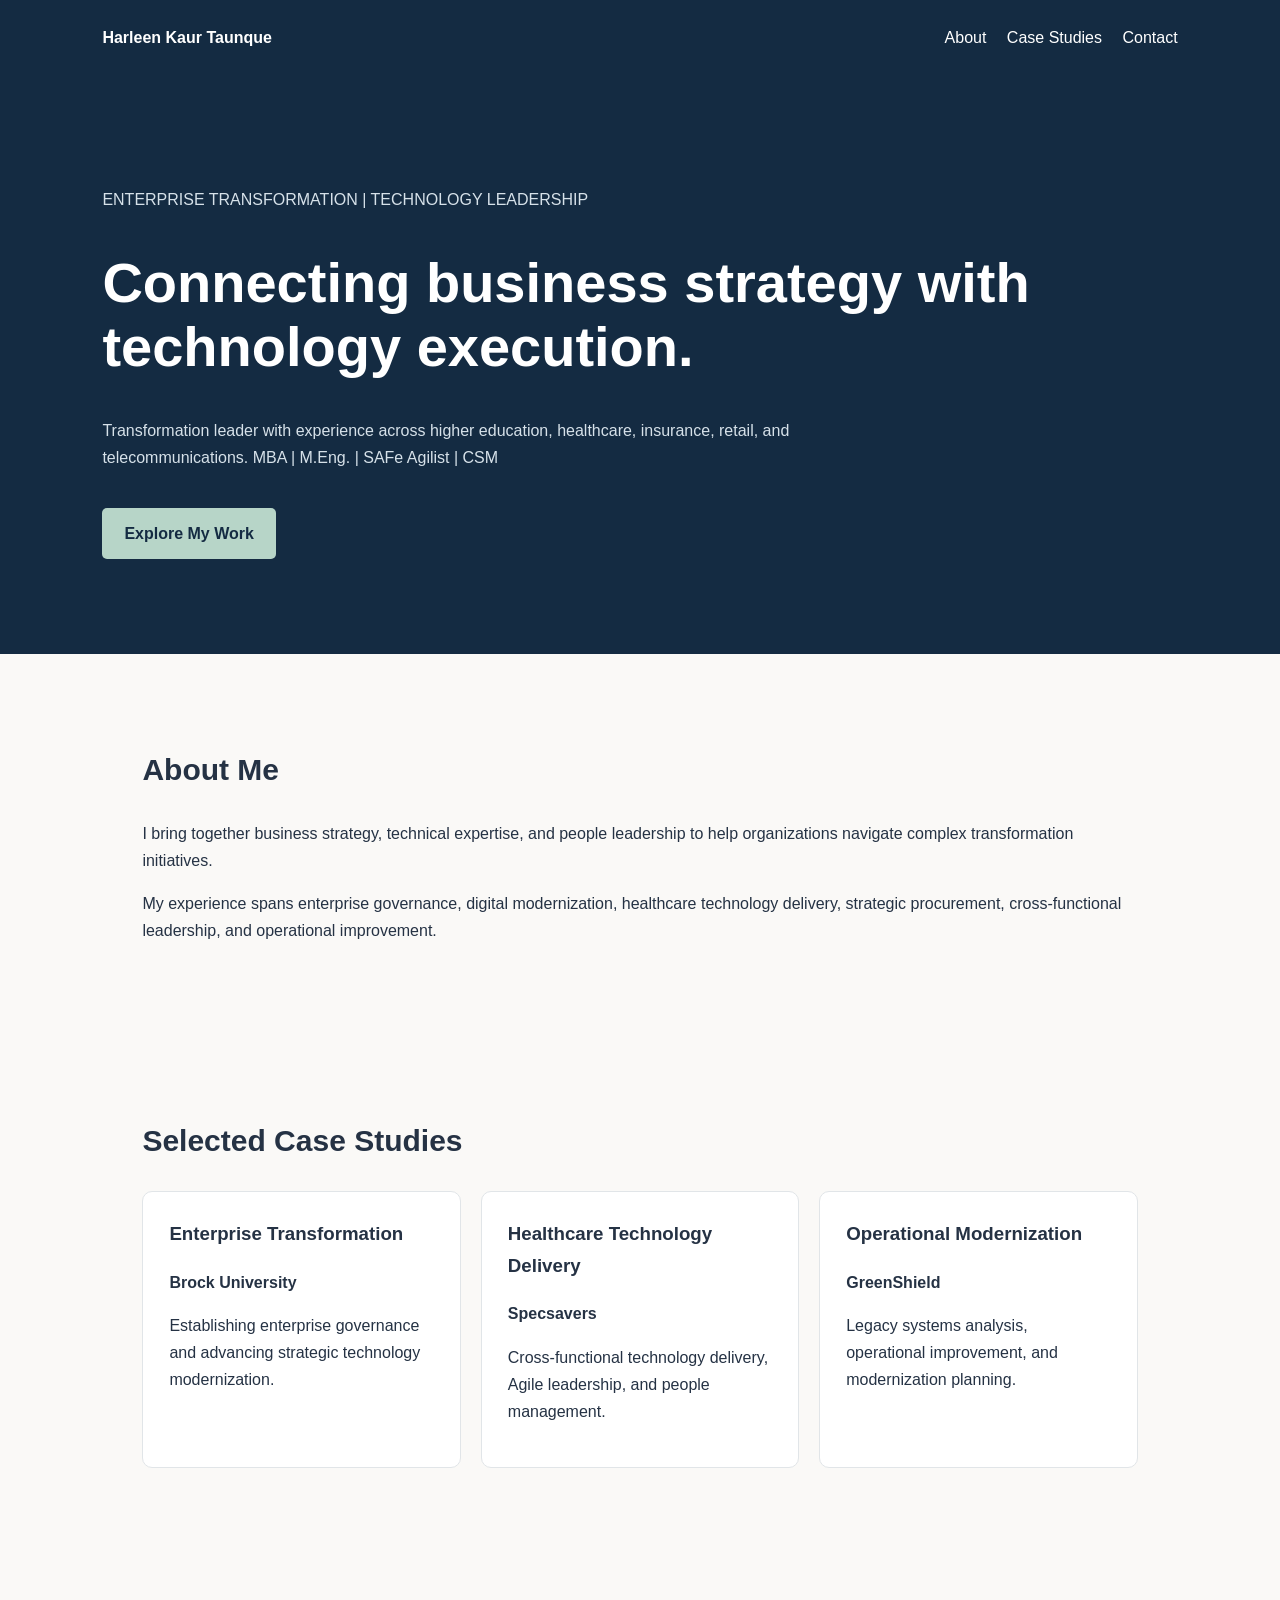
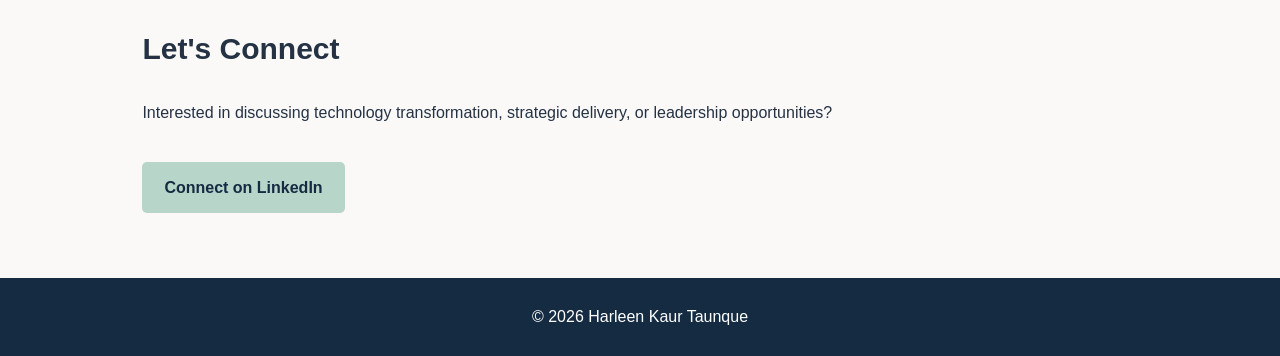
==== index.html @ 084ed09e "Add initial HTML structure for personal website" ====
<!DOCTYPE html>
<html lang="en">
<head>
  <meta charset="UTF-8">
  <meta name="viewport" content="width=device-width, initial-scale=1">
  <title>Harleen Kaur Taunque | Transformation Leader</title>
  <style>
    * { box-sizing: border-box; }
    body {
      margin: 0;
      font-family: Arial, sans-serif;
      color: #253244;
      background: #faf9f7;
      line-height: 1.7;
    }
    header {
      background: #142b42;
      color: white;
      padding: 24px 8%;
    }
    nav {
      display: flex;
      justify-content: space-between;
      align-items: center;
      flex-wrap: wrap;
      gap: 12px;
    }
    nav a { color: white; margin-left: 16px; text-decoration: none; }
    .hero {
      background: #142b42;
      color: white;
      padding: 95px 8%;
    }
    .hero h1 { font-size: clamp(32px, 5vw, 56px); line-height: 1.15; }
    .hero p { max-width: 700px; color: #d6e1e9; }
    .button {
      display: inline-block;
      background: #b7d5c8;
      color: #142b42;
      padding: 12px 22px;
      border-radius: 5px;
      text-decoration: none;
      font-weight: bold;
      margin-top: 20px;
    }
    section { padding: 65px 8%; max-width: 1200px; margin: auto; }
    h2 { font-size: 30px; }
    .cards {
      display: grid;
      grid-template-columns: repeat(auto-fit, minmax(240px, 1fr));
      gap: 20px;
    }
    .card {
      background: white;
      border: 1px solid #e1e5e8;
      padding: 26px;
      border-radius: 10px;
    }
    .card h3 { margin-top: 0; }
    .card a { color: #176d64; font-weight: bold; }
    footer {
      text-align: center;
      background: #142b42;
      color: white;
      padding: 25px;
    }
    @media (max-width: 600px) {
      nav a { margin-left: 0; margin-right: 12px; }
      .hero { padding-top: 60px; padding-bottom: 60px; }
    }
  </style>
</head>
<body>
  <header>
    <nav>
      <strong>Harleen Kaur Taunque</strong>
      <div>
        <a href="#about">About</a>
        <a href="#work">Case Studies</a>
        <a href="#contact">Contact</a>
      </div>
    </nav>
  </header>

  <div class="hero">
    <p>ENTERPRISE TRANSFORMATION | TECHNOLOGY LEADERSHIP</p>
    <h1>Connecting business strategy with technology execution.</h1>
    <p>
      Transformation leader with experience across higher education,
      healthcare, insurance, retail, and telecommunications.
      MBA | M.Eng. | SAFe Agilist | CSM
    </p>
    <a class="button" href="#work">Explore My Work</a>
  </div>

  <section id="about">
    <h2>About Me</h2>
    <p>
      I bring together business strategy, technical expertise, and
      people leadership to help organizations navigate complex
      transformation initiatives.
    </p>
    <p>
      My experience spans enterprise governance, digital modernization,
      healthcare technology delivery, strategic procurement,
      cross-functional leadership, and operational improvement.
    </p>
  </section>

  <section id="work">
    <h2>Selected Case Studies</h2>
    <div class="cards">
      <div class="card">
        <h3>Enterprise Transformation</h3>
        <p><strong>Brock University</strong></p>
        <p>
          Establishing enterprise governance and advancing
          strategic technology modernization.
        </p>
      </div>
      <div class="card">
        <h3>Healthcare Technology Delivery</h3>
        <p><strong>Specsavers</strong></p>
        <p>
          Cross-functional technology delivery,
          Agile leadership, and people management.
        </p>
      </div>
      <div class="card">
        <h3>Operational Modernization</h3>
        <p><strong>GreenShield</strong></p>
        <p>
          Legacy systems analysis, operational improvement,
          and modernization planning.
        </p>
      </div>
    </div>
  </section>

  <section id="contact">
    <h2>Let's Connect</h2>
    <p>
      Interested in discussing technology transformation,
      strategic delivery, or leadership opportunities?
    </p>
    <a class="button"
       href="https://www.linkedin.com/in/harleen-kaur-taunque-71b6b016b/">
      Connect on LinkedIn
    </a>
  </section>

  <footer>
    &copy; 2026 Harleen Kaur Taunque
  </footer>
</body>
</html>
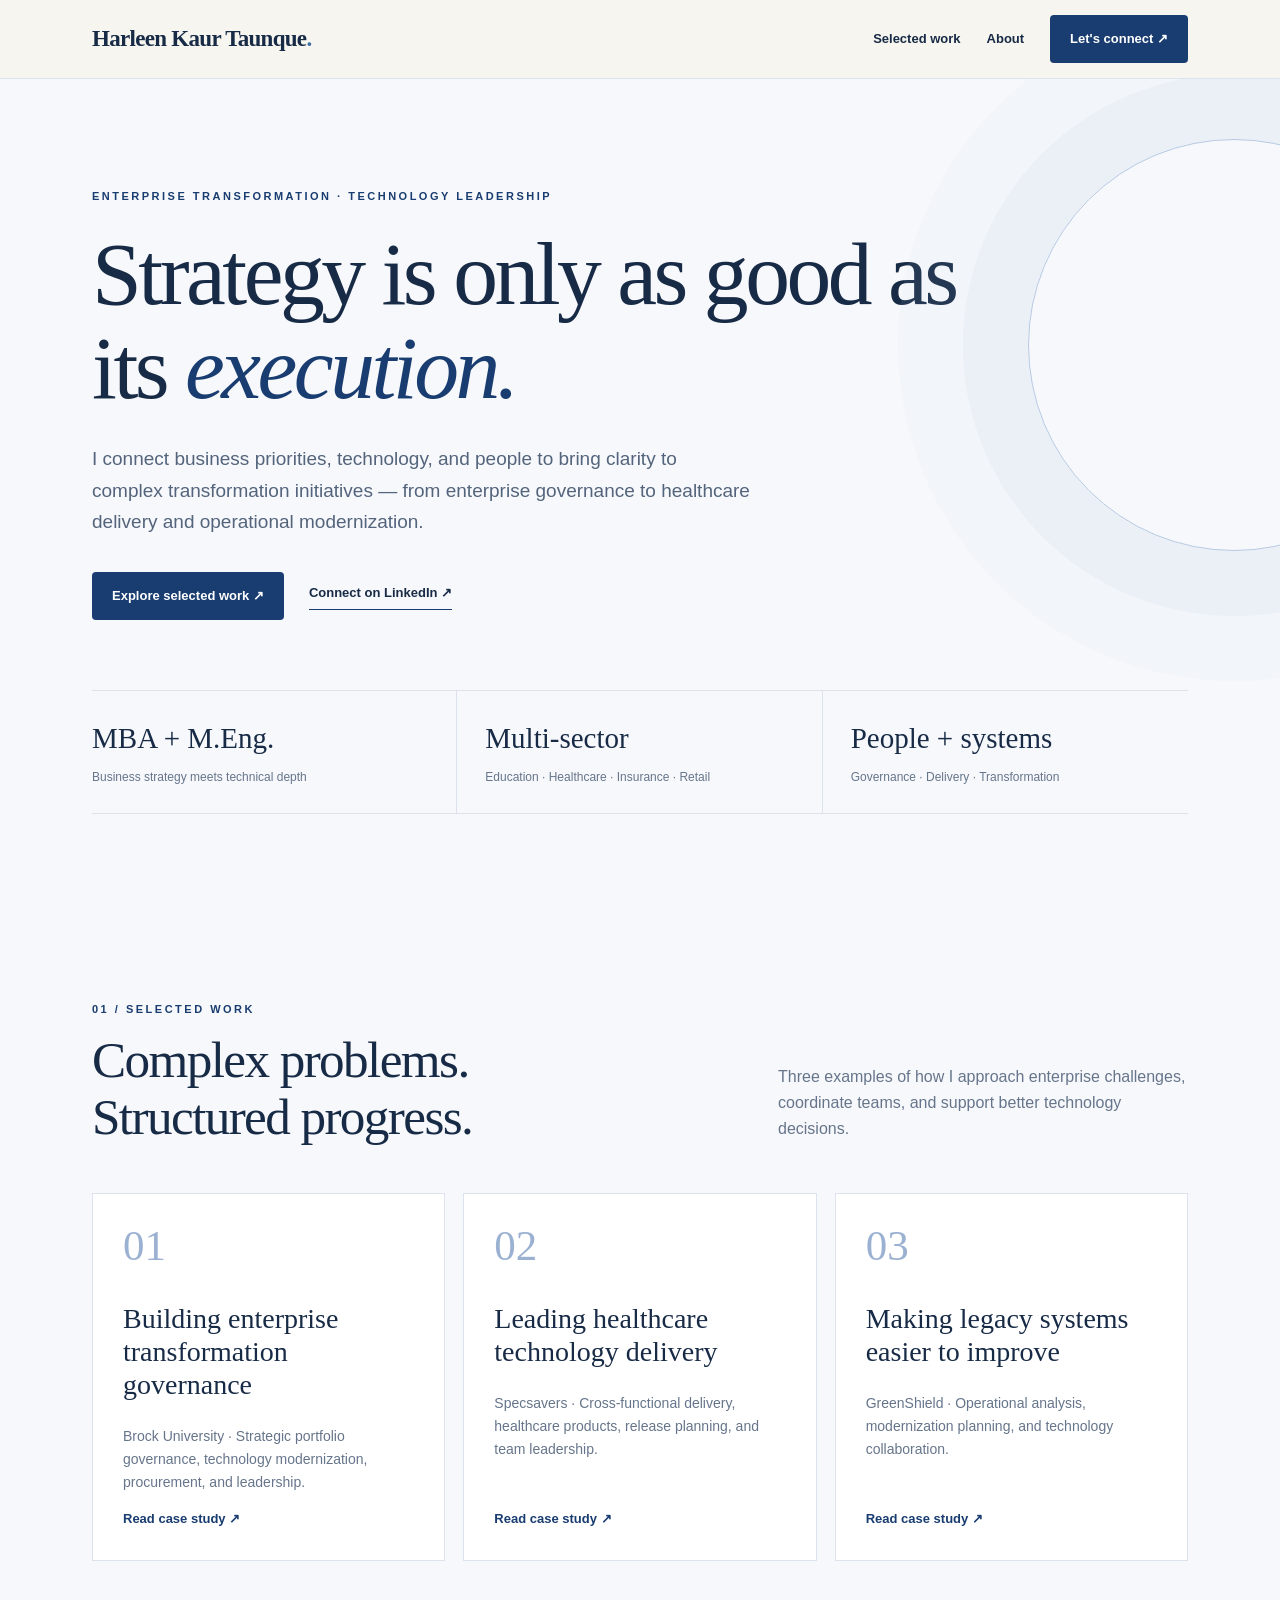
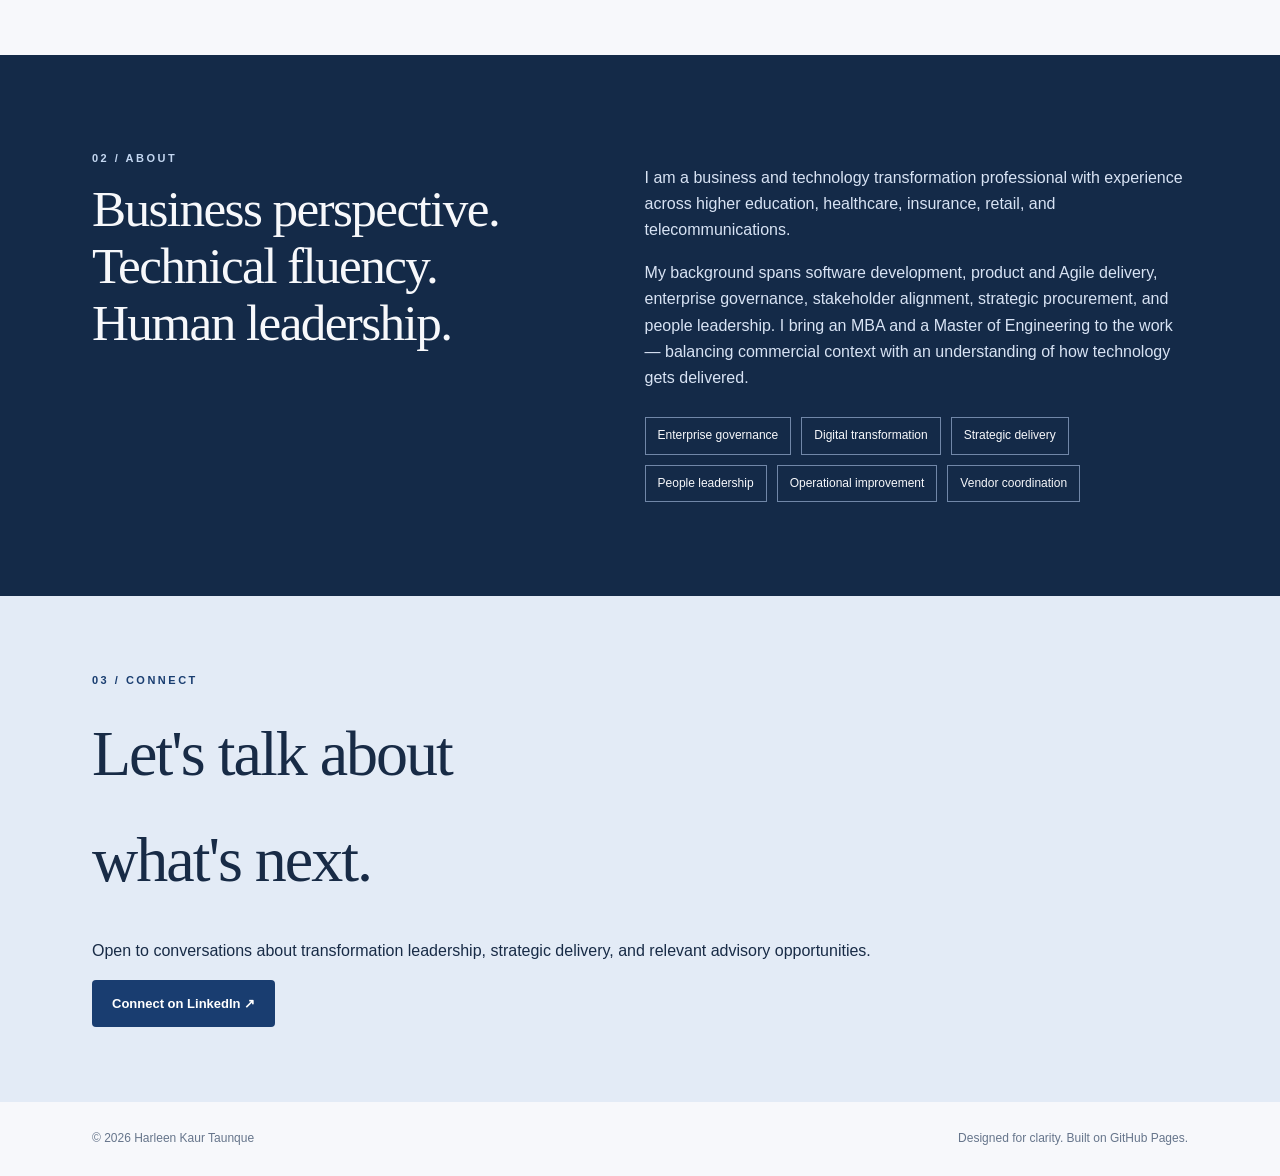
==== commit 922cdebb: "Add files via upload" ====
--- a/index.html
+++ b/index.html
@@ -1,157 +1 @@
-
-<!DOCTYPE html>
-<html lang="en">
-<head>
-  <meta charset="UTF-8">
-  <meta name="viewport" content="width=device-width, initial-scale=1">
-  <title>Harleen Kaur Taunque | Transformation Leader</title>
-  <style>
-    * { box-sizing: border-box; }
-    body {
-      margin: 0;
-      font-family: Arial, sans-serif;
-      color: #253244;
-      background: #faf9f7;
-      line-height: 1.7;
-    }
-    header {
-      background: #142b42;
-      color: white;
-      padding: 24px 8%;
-    }
-    nav {
-      display: flex;
-      justify-content: space-between;
-      align-items: center;
-      flex-wrap: wrap;
-      gap: 12px;
-    }
-    nav a { color: white; margin-left: 16px; text-decoration: none; }
-    .hero {
-      background: #142b42;
-      color: white;
-      padding: 95px 8%;
-    }
-    .hero h1 { font-size: clamp(32px, 5vw, 56px); line-height: 1.15; }
-    .hero p { max-width: 700px; color: #d6e1e9; }
-    .button {
-      display: inline-block;
-      background: #b7d5c8;
-      color: #142b42;
-      padding: 12px 22px;
-      border-radius: 5px;
-      text-decoration: none;
-      font-weight: bold;
-      margin-top: 20px;
-    }
-    section { padding: 65px 8%; max-width: 1200px; margin: auto; }
-    h2 { font-size: 30px; }
-    .cards {
-      display: grid;
-      grid-template-columns: repeat(auto-fit, minmax(240px, 1fr));
-      gap: 20px;
-    }
-    .card {
-      background: white;
-      border: 1px solid #e1e5e8;
-      padding: 26px;
-      border-radius: 10px;
-    }
-    .card h3 { margin-top: 0; }
-    .card a { color: #176d64; font-weight: bold; }
-    footer {
-      text-align: center;
-      background: #142b42;
-      color: white;
-      padding: 25px;
-    }
-    @media (max-width: 600px) {
-      nav a { margin-left: 0; margin-right: 12px; }
-      .hero { padding-top: 60px; padding-bottom: 60px; }
-    }
-  </style>
-</head>
-<body>
-  <header>
-    <nav>
-      <strong>Harleen Kaur Taunque</strong>
-      <div>
-        <a href="#about">About</a>
-        <a href="#work">Case Studies</a>
-        <a href="#contact">Contact</a>
-      </div>
-    </nav>
-  </header>
-
-  <div class="hero">
-    <p>ENTERPRISE TRANSFORMATION | TECHNOLOGY LEADERSHIP</p>
-    <h1>Connecting business strategy with technology execution.</h1>
-    <p>
-      Transformation leader with experience across higher education,
-      healthcare, insurance, retail, and telecommunications.
-      MBA | M.Eng. | SAFe Agilist | CSM
-    </p>
-    <a class="button" href="#work">Explore My Work</a>
-  </div>
-
-  <section id="about">
-    <h2>About Me</h2>
-    <p>
-      I bring together business strategy, technical expertise, and
-      people leadership to help organizations navigate complex
-      transformation initiatives.
-    </p>
-    <p>
-      My experience spans enterprise governance, digital modernization,
-      healthcare technology delivery, strategic procurement,
-      cross-functional leadership, and operational improvement.
-    </p>
-  </section>
-
-  <section id="work">
-    <h2>Selected Case Studies</h2>
-    <div class="cards">
-      <div class="card">
-        <h3>Enterprise Transformation</h3>
-        <p><strong>Brock University</strong></p>
-        <p>
-          Establishing enterprise governance and advancing
-          strategic technology modernization.
-        </p>
-      </div>
-      <div class="card">
-        <h3>Healthcare Technology Delivery</h3>
-        <p><strong>Specsavers</strong></p>
-        <p>
-          Cross-functional technology delivery,
-          Agile leadership, and people management.
-        </p>
-      </div>
-      <div class="card">
-        <h3>Operational Modernization</h3>
-        <p><strong>GreenShield</strong></p>
-        <p>
-          Legacy systems analysis, operational improvement,
-          and modernization planning.
-        </p>
-      </div>
-    </div>
-  </section>
-
-  <section id="contact">
-    <h2>Let's Connect</h2>
-    <p>
-      Interested in discussing technology transformation,
-      strategic delivery, or leadership opportunities?
-    </p>
-    <a class="button"
-       href="https://www.linkedin.com/in/harleen-kaur-taunque-71b6b016b/">
-      Connect on LinkedIn
-    </a>
-  </section>
-
-  <footer>
-    &copy; 2026 Harleen Kaur Taunque
-  </footer>
-</body>
-</html>
+<!doctype html><html lang="en"><head><meta charset="utf-8"><meta name="viewport" content="width=device-width,initial-scale=1"><meta name="description" content="Harleen Kaur Taunque — enterprise transformation, technology strategy, and people leadership."><title>Harleen Kaur Taunque | Transformation & Technology Leadership</title><link rel="stylesheet" href="style.css"></head><body><header><div class="wrap nav"><a class="brand" href="./">Harleen Kaur Taunque<span style="color:#416da5">.</span></a><nav class="navlinks" aria-label="Main navigation"><a href="#work">Selected work</a><a href="#about">About</a><a href="#contact" class="navbtn">Let's connect ↗</a></nav></div></header><main><section class="hero"><div class="wrap"><div class="eyebrow">Enterprise transformation · Technology leadership</div><h1>Strategy is only as good as its <em>execution.</em></h1><p class="intro">I connect business priorities, technology, and people to bring clarity to complex transformation initiatives — from enterprise governance to healthcare delivery and operational modernization.</p><div class="actions"><a class="btn" href="#work">Explore selected work ↗</a><a class="link" href="https://www.linkedin.com/in/harleen-kaur-taunque-71b6b016b/" target="_blank" rel="noopener noreferrer">Connect on LinkedIn ↗</a></div><div class="stats"><div class="stat"><strong>MBA + M.Eng.</strong><span>Business strategy meets technical depth</span></div><div class="stat"><strong>Multi-sector</strong><span>Education · Healthcare · Insurance · Retail</span></div><div class="stat"><strong>People + systems</strong><span>Governance · Delivery · Transformation</span></div></div></div></section><section class="section" id="work"><div class="wrap"><div class="section-head"><div><div class="eyebrow">01 / Selected work</div><h2>Complex problems.<br>Structured progress.</h2></div><p>Three examples of how I approach enterprise challenges, coordinate teams, and support better technology decisions.</p></div><div class="cards"><article class="card"><span class="num">01</span><h3>Building enterprise transformation governance</h3><p>Brock University · Strategic portfolio governance, technology modernization, procurement, and leadership.</p><a href="case-studies/brock.html">Read case study ↗</a></article><article class="card"><span class="num">02</span><h3>Leading healthcare technology delivery</h3><p>Specsavers · Cross-functional delivery, healthcare products, release planning, and team leadership.</p><a href="case-studies/specsavers.html">Read case study ↗</a></article><article class="card"><span class="num">03</span><h3>Making legacy systems easier to improve</h3><p>GreenShield · Operational analysis, modernization planning, and technology collaboration.</p><a href="case-studies/greenshield.html">Read case study ↗</a></article></div></div></section><section class="section dark" id="about"><div class="wrap aboutgrid"><div><div class="eyebrow">02 / About</div><h2>Business perspective.<br>Technical fluency.<br>Human leadership.</h2></div><div><p>I am a business and technology transformation professional with experience across higher education, healthcare, insurance, retail, and telecommunications.</p><p>My background spans software development, product and Agile delivery, enterprise governance, stakeholder alignment, strategic procurement, and people leadership. I bring an MBA and a Master of Engineering to the work — balancing commercial context with an understanding of how technology gets delivered.</p><div class="chips"><span class="chip">Enterprise governance</span><span class="chip">Digital transformation</span><span class="chip">Strategic delivery</span><span class="chip">People leadership</span><span class="chip">Operational improvement</span><span class="chip">Vendor coordination</span></div></div></div></section><section class="contact" id="contact"><div class="wrap"><div class="eyebrow">03 / Connect</div><h2>Let's talk about<br>what's next.</h2><p>Open to conversations about transformation leadership, strategic delivery, and relevant advisory opportunities.</p><a class="btn" href="https://www.linkedin.com/in/harleen-kaur-taunque-71b6b016b/" target="_blank" rel="noopener noreferrer">Connect on LinkedIn ↗</a></div></section></main><footer><div class="wrap foot"><span>© 2026 Harleen Kaur Taunque</span><span>Designed for clarity. Built on GitHub Pages.</span></div></footer></body></html>
--- a/style.css
+++ b/style.css
@@ -0,0 +1 @@
+:root{--ink:#182b46;--muted:#66758b;--cream:#f7f8fb;--line:#dce3ed;--navy:#193d70;--pale-blue:#e3ebf6;--white:#fff}*{box-sizing:border-box}html{scroll-behavior:smooth}body{margin:0;background:var(--cream);color:var(--ink);font-family:Inter,'Segoe UI',Arial,sans-serif;line-height:1.65}a{color:inherit}header{position:sticky;top:0;z-index:5;background:rgba(247,245,240,.96);border-bottom:1px solid var(--line);backdrop-filter:blur(14px)}.wrap{max-width:1160px;margin:auto;padding:0 32px}.nav{min-height:78px;display:flex;align-items:center;justify-content:space-between;gap:20px}.brand{font-family:Georgia,serif;font-size:23px;font-weight:700;letter-spacing:-.7px;text-decoration:none}.navlinks{display:flex;gap:26px;align-items:center}.navlinks a{text-decoration:none;font-size:13px;font-weight:650}.navlinks a:hover,.link:hover{color:var(--navy)}.navbtn,.btn{display:inline-block;background:var(--navy);color:white!important;text-decoration:none;padding:13px 20px;border-radius:4px;font-size:13px;font-weight:700;transition:transform .2s,background .2s}.btn:hover,.navbtn:hover{transform:translateY(-2px);background:#102d55}.hero{padding:108px 0 92px;position:relative;overflow:hidden}.hero:after{content:'';position:absolute;width:410px;height:410px;border:1px solid #b6c9e3;border-radius:50%;right:-160px;top:60px;box-shadow:0 0 0 65px rgba(182,201,227,.12),0 0 0 130px rgba(182,201,227,.08);pointer-events:none}.eyebrow{text-transform:uppercase;letter-spacing:2.5px;color:var(--navy);font-size:11px;font-weight:800}.hero h1{font-family:Georgia,serif;font-weight:400;letter-spacing:-3.5px;font-size:clamp(52px,7vw,100px);line-height:1.05;max-width:920px;margin:22px 0 28px}.hero h1 em{color:var(--navy);font-weight:400}.intro{font-size:19px;max-width:660px;color:#53647c}.actions{display:flex;align-items:center;gap:25px;flex-wrap:wrap;margin-top:35px}.link{text-decoration:none;border-bottom:1px solid var(--navy);padding-bottom:5px;font-size:13px;font-weight:750}.stats{display:grid;grid-template-columns:repeat(3,1fr);border-top:1px solid var(--line);border-bottom:1px solid var(--line);margin-top:70px}.stat{padding:24px 22px 24px 0;border-right:1px solid var(--line)}.stat:last-child{border:0;padding-left:28px}.stat:nth-child(2){padding-left:28px}.stat strong{display:block;font-family:Georgia,serif;font-size:29px;font-weight:400}.stat span{color:var(--muted);font-size:12px}.section{padding:94px 0}.section-head{display:flex;align-items:end;justify-content:space-between;gap:20px;margin-bottom:34px}.section h2,.page h1{font-family:Georgia,serif;font-weight:400;letter-spacing:-1.6px;font-size:clamp(36px,4vw,58px);line-height:1.12;margin:13px 0}.section-head p{max-width:410px;color:var(--muted)}.cards{display:grid;grid-template-columns:repeat(3,1fr);gap:18px}.card{background:white;border:1px solid var(--line);padding:30px;min-height:345px;display:flex;flex-direction:column;transition:transform .2s,box-shadow .2s}.card:hover{transform:translateY(-5px);box-shadow:0 18px 35px #182b4614}.num{font-family:Georgia,serif;color:#9bb1d1;font-size:43px;line-height:1}.card h3{font-family:Georgia,serif;font-weight:400;font-size:28px;line-height:1.18;margin:35px 0 10px}.card p{font-size:14px;color:var(--muted)}.card a{margin-top:auto;font-weight:750;font-size:13px;color:var(--navy);text-decoration:none}.dark{background:#142a48;color:#f7f8fb}.dark .eyebrow{color:#c4d7f1}.aboutgrid{display:grid;grid-template-columns:1fr 1.15fr;gap:80px}.aboutgrid p{color:#d8e3f4}.chips{display:flex;flex-wrap:wrap;gap:10px;margin-top:25px}.chip{border:1px solid #7187a8;padding:8px 12px;font-size:12px}.contact{background:var(--pale-blue);padding:75px 0}.contact h2{font-family:Georgia,serif;font-size:clamp(38px,5vw,68px);font-weight:400;letter-spacing:-2px;margin:12px 0 25px}footer{padding:27px 0;font-size:12px;color:var(--muted)}.foot{display:flex;justify-content:space-between;gap:12px;flex-wrap:wrap}.page{padding:90px 0}.page .lead{max-width:780px;font-size:19px;color:var(--muted)}.article{background:white;border:1px solid var(--line);padding:clamp(24px,5vw,64px);max-width:900px;margin:40px auto}.article h2{font-family:Georgia,serif;font-size:28px;font-weight:400;margin:36px 0 10px}.article p,.article li{color:#53647c}.article ul{padding-left:22px}.notice{border-left:3px solid var(--navy);padding:14px 20px;background:#edf2fa;font-size:13px;color:#475f80;margin:26px 0}.back{font-size:13px;color:var(--navy);text-decoration:none;font-weight:700}@media(max-width:800px){.nav{min-height:70px}.navlinks{gap:12px}.navlinks a{font-size:12px}.navbtn{display:none}.hero{padding:70px 0}.hero h1{letter-spacing:-2px}.cards,.aboutgrid{grid-template-columns:1fr}.aboutgrid{gap:20px}.section{padding:60px 0}.section-head{display:block}.stats{grid-template-columns:1fr}.stat,.stat:nth-child(2),.stat:last-child{padding:16px 0;border-right:0;border-bottom:1px solid var(--line)}.stat:last-child{border-bottom:0}}@media(max-width:480px){.wrap{padding:0 20px}.brand{font-size:18px}.navlinks{gap:10px}.navlinks a{font-size:11px}.hero h1{font-size:51px}.intro{font-size:16px}}
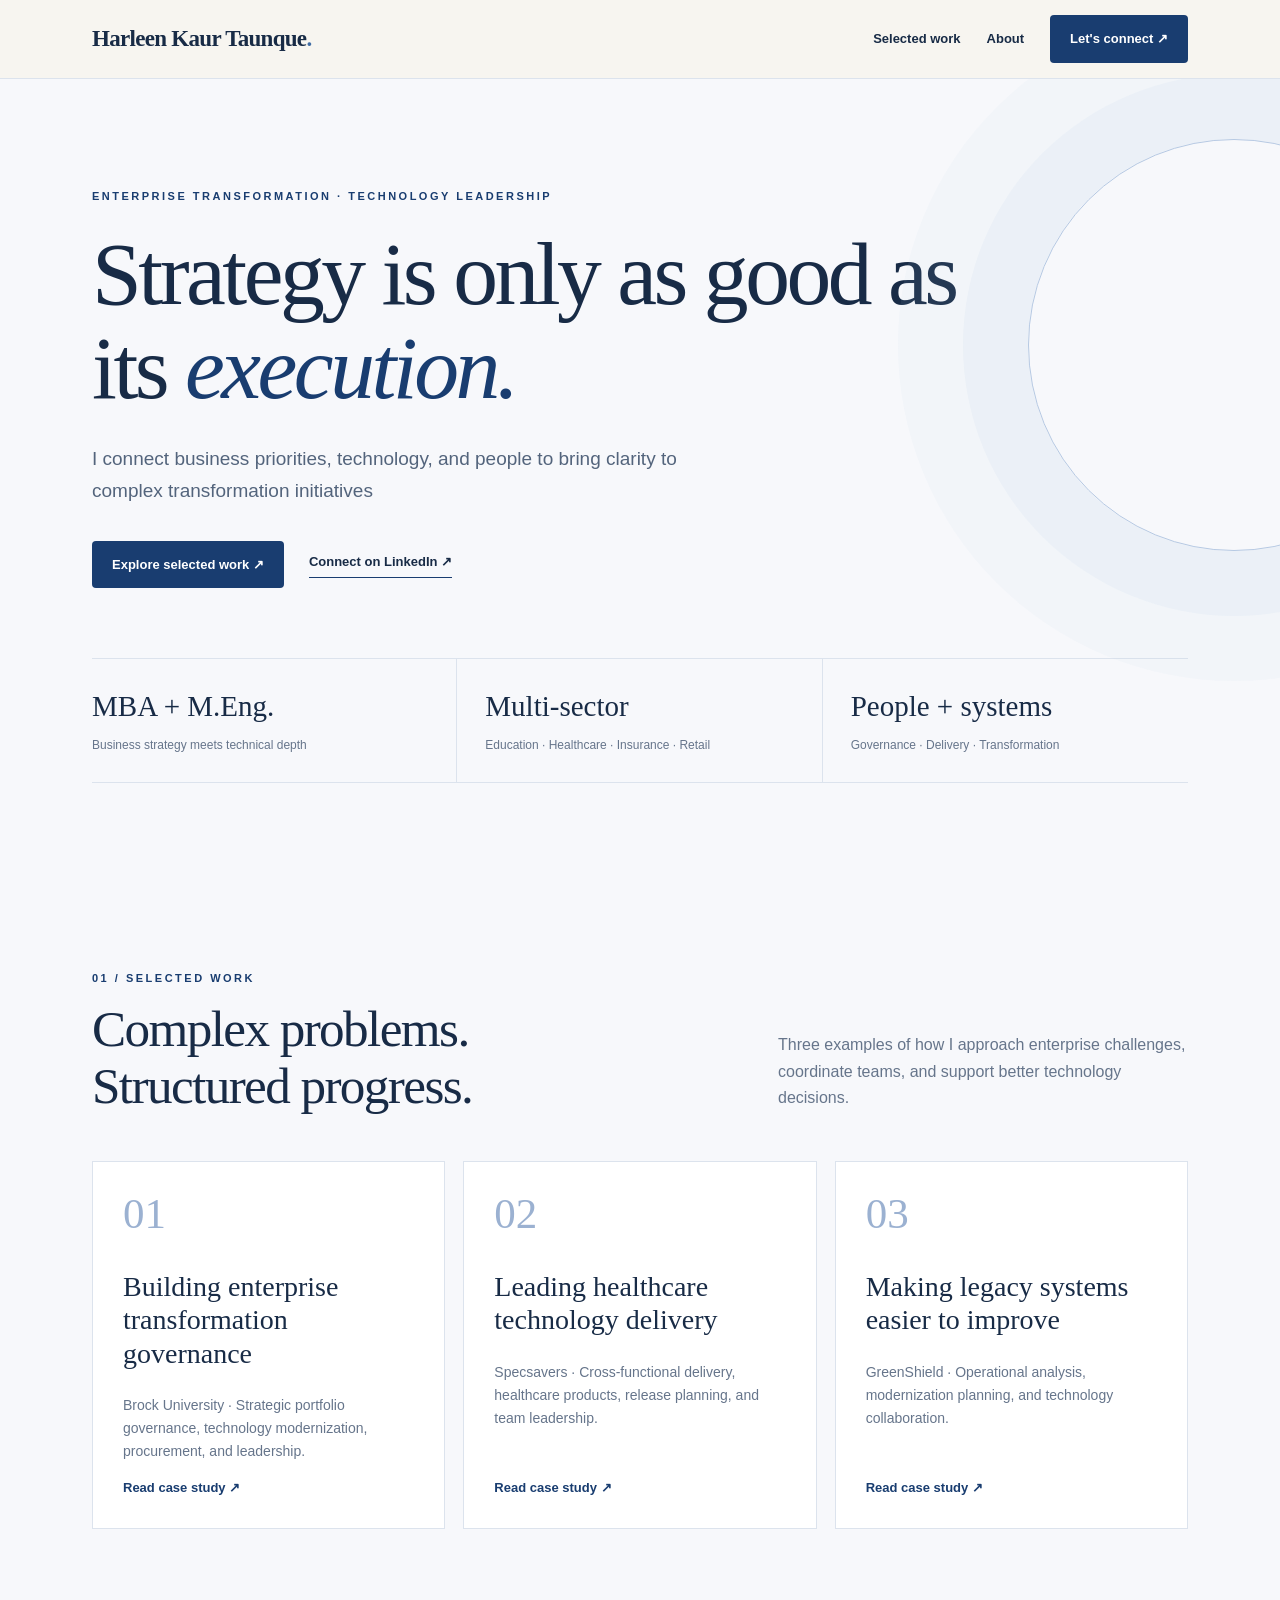
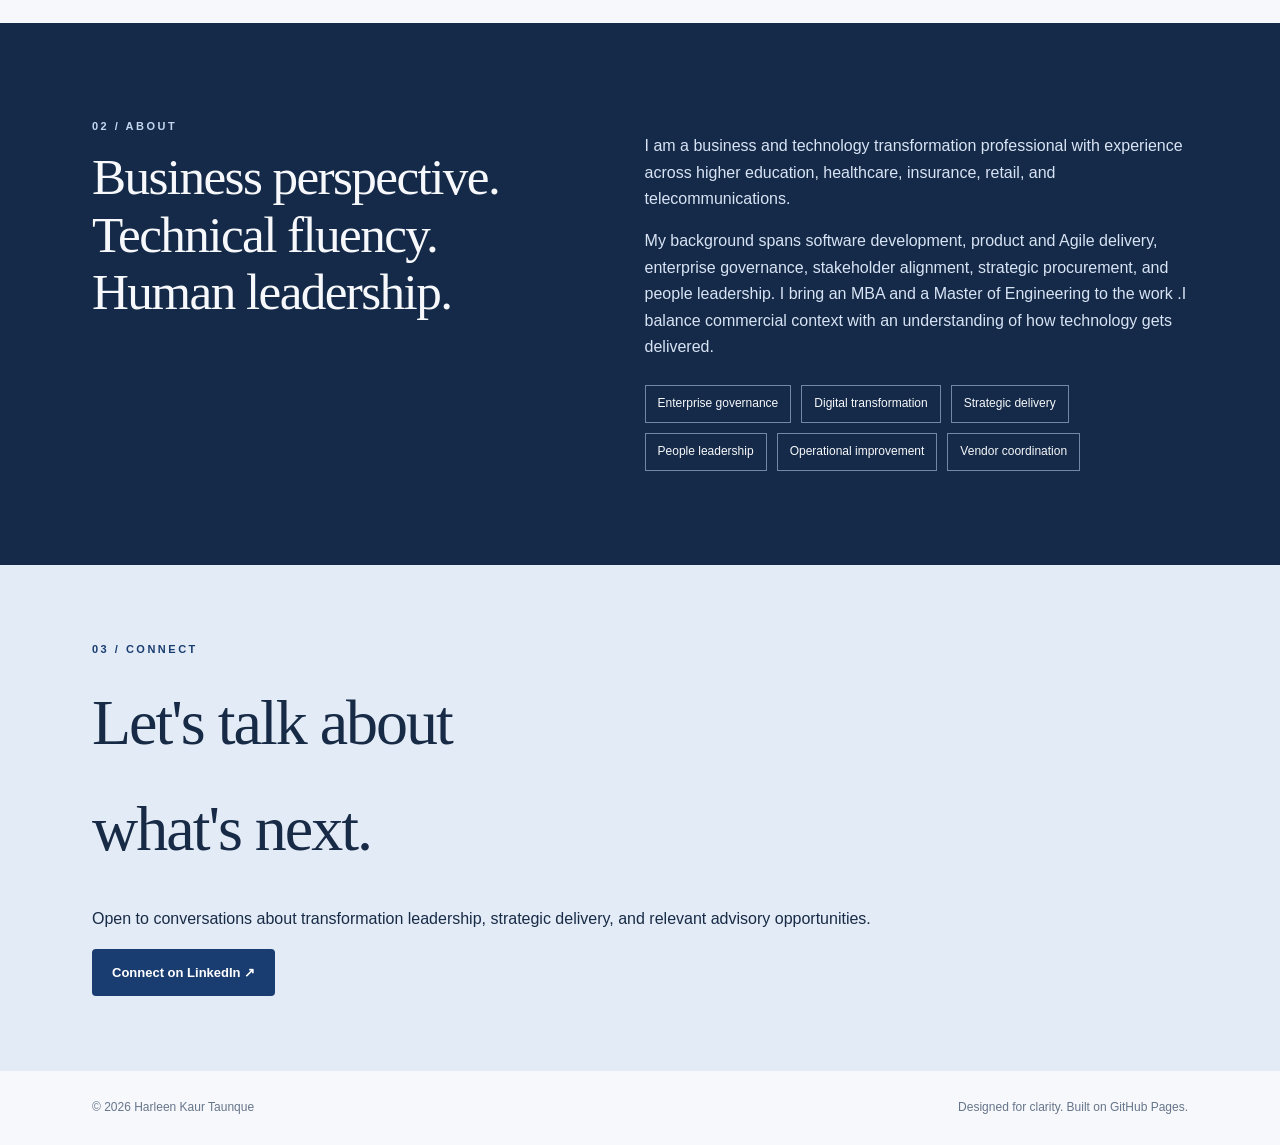
==== commit d3da85d9: "Fix HTML encoding issues in index.html" ====
--- a/index.html
+++ b/index.html
@@ -1 +1 @@
-<!doctype html><html lang="en"><head><meta charset="utf-8"><meta name="viewport" content="width=device-width,initial-scale=1"><meta name="description" content="Harleen Kaur Taunque — enterprise transformation, technology strategy, and people leadership."><title>Harleen Kaur Taunque | Transformation & Technology Leadership</title><link rel="stylesheet" href="style.css"></head><body><header><div class="wrap nav"><a class="brand" href="./">Harleen Kaur Taunque<span style="color:#416da5">.</span></a><nav class="navlinks" aria-label="Main navigation"><a href="#work">Selected work</a><a href="#about">About</a><a href="#contact" class="navbtn">Let's connect ↗</a></nav></div></header><main><section class="hero"><div class="wrap"><div class="eyebrow">Enterprise transformation · Technology leadership</div><h1>Strategy is only as good as its <em>execution.</em></h1><p class="intro">I connect business priorities, technology, and people to bring clarity to complex transformation initiatives — from enterprise governance to healthcare delivery and operational modernization.</p><div class="actions"><a class="btn" href="#work">Explore selected work ↗</a><a class="link" href="https://www.linkedin.com/in/harleen-kaur-taunque-71b6b016b/" target="_blank" rel="noopener noreferrer">Connect on LinkedIn ↗</a></div><div class="stats"><div class="stat"><strong>MBA + M.Eng.</strong><span>Business strategy meets technical depth</span></div><div class="stat"><strong>Multi-sector</strong><span>Education · Healthcare · Insurance · Retail</span></div><div class="stat"><strong>People + systems</strong><span>Governance · Delivery · Transformation</span></div></div></div></section><section class="section" id="work"><div class="wrap"><div class="section-head"><div><div class="eyebrow">01 / Selected work</div><h2>Complex problems.<br>Structured progress.</h2></div><p>Three examples of how I approach enterprise challenges, coordinate teams, and support better technology decisions.</p></div><div class="cards"><article class="card"><span class="num">01</span><h3>Building enterprise transformation governance</h3><p>Brock University · Strategic portfolio governance, technology modernization, procurement, and leadership.</p><a href="case-studies/brock.html">Read case study ↗</a></article><article class="card"><span class="num">02</span><h3>Leading healthcare technology delivery</h3><p>Specsavers · Cross-functional delivery, healthcare products, release planning, and team leadership.</p><a href="case-studies/specsavers.html">Read case study ↗</a></article><article class="card"><span class="num">03</span><h3>Making legacy systems easier to improve</h3><p>GreenShield · Operational analysis, modernization planning, and technology collaboration.</p><a href="case-studies/greenshield.html">Read case study ↗</a></article></div></div></section><section class="section dark" id="about"><div class="wrap aboutgrid"><div><div class="eyebrow">02 / About</div><h2>Business perspective.<br>Technical fluency.<br>Human leadership.</h2></div><div><p>I am a business and technology transformation professional with experience across higher education, healthcare, insurance, retail, and telecommunications.</p><p>My background spans software development, product and Agile delivery, enterprise governance, stakeholder alignment, strategic procurement, and people leadership. I bring an MBA and a Master of Engineering to the work — balancing commercial context with an understanding of how technology gets delivered.</p><div class="chips"><span class="chip">Enterprise governance</span><span class="chip">Digital transformation</span><span class="chip">Strategic delivery</span><span class="chip">People leadership</span><span class="chip">Operational improvement</span><span class="chip">Vendor coordination</span></div></div></div></section><section class="contact" id="contact"><div class="wrap"><div class="eyebrow">03 / Connect</div><h2>Let's talk about<br>what's next.</h2><p>Open to conversations about transformation leadership, strategic delivery, and relevant advisory opportunities.</p><a class="btn" href="https://www.linkedin.com/in/harleen-kaur-taunque-71b6b016b/" target="_blank" rel="noopener noreferrer">Connect on LinkedIn ↗</a></div></section></main><footer><div class="wrap foot"><span>© 2026 Harleen Kaur Taunque</span><span>Designed for clarity. Built on GitHub Pages.</span></div></footer></body></html>
+<!doctype html><html lang="en"><head><meta charset="utf-8"><meta name="viewport" content="width=device-width,initial-scale=1"><meta name="description" content="Harleen Kaur Taunque — enterprise transformation, technology strategy, and people leadership."><title>Harleen Kaur Taunque | Transformation & Technology Leadership</title><link rel="stylesheet" href="style.css"></head><body><header><div class="wrap nav"><a class="brand" href="./">Harleen Kaur Taunque<span style="color:#416da5">.</span></a><nav class="navlinks" aria-label="Main navigation"><a href="#work">Selected work</a><a href="#about">About</a><a href="#contact" class="navbtn">Let's connect ↗</a></nav></div></header><main><section class="hero"><div class="wrap"><div class="eyebrow">Enterprise transformation · Technology leadership</div><h1>Strategy is only as good as its <em>execution.</em></h1><p class="intro">I connect business priorities, technology, and people to bring clarity to complex transformation initiatives </p><div class="actions"><a class="btn" href="#work">Explore selected work ↗</a><a class="link" href="https://www.linkedin.com/in/harleen-kaur-taunque-71b6b016b/" target="_blank" rel="noopener noreferrer">Connect on LinkedIn ↗</a></div><div class="stats"><div class="stat"><strong>MBA + M.Eng.</strong><span>Business strategy meets technical depth</span></div><div class="stat"><strong>Multi-sector</strong><span>Education · Healthcare · Insurance · Retail</span></div><div class="stat"><strong>People + systems</strong><span>Governance · Delivery · Transformation</span></div></div></div></section><section class="section" id="work"><div class="wrap"><div class="section-head"><div><div class="eyebrow">01 / Selected work</div><h2>Complex problems.<br>Structured progress.</h2></div><p>Three examples of how I approach enterprise challenges, coordinate teams, and support better technology decisions.</p></div><div class="cards"><article class="card"><span class="num">01</span><h3>Building enterprise transformation governance</h3><p>Brock University · Strategic portfolio governance, technology modernization, procurement, and leadership.</p><a href="case-studies/brock.html">Read case study ↗</a></article><article class="card"><span class="num">02</span><h3>Leading healthcare technology delivery</h3><p>Specsavers · Cross-functional delivery, healthcare products, release planning, and team leadership.</p><a href="case-studies/specsavers.html">Read case study ↗</a></article><article class="card"><span class="num">03</span><h3>Making legacy systems easier to improve</h3><p>GreenShield · Operational analysis, modernization planning, and technology collaboration.</p><a href="case-studies/greenshield.html">Read case study ↗</a></article></div></div></section><section class="section dark" id="about"><div class="wrap aboutgrid"><div><div class="eyebrow">02 / About</div><h2>Business perspective.<br>Technical fluency.<br>Human leadership.</h2></div><div><p>I am a business and technology transformation professional with experience across higher education, healthcare, insurance, retail, and telecommunications.</p><p>My background spans software development, product and Agile delivery, enterprise governance, stakeholder alignment, strategic procurement, and people leadership. I bring an MBA and a Master of Engineering to the work .I balance commercial context with an understanding of how technology gets delivered.</p><div class="chips"><span class="chip">Enterprise governance</span><span class="chip">Digital transformation</span><span class="chip">Strategic delivery</span><span class="chip">People leadership</span><span class="chip">Operational improvement</span><span class="chip">Vendor coordination</span></div></div></div></section><section class="contact" id="contact"><div class="wrap"><div class="eyebrow">03 / Connect</div><h2>Let's talk about<br>what's next.</h2><p>Open to conversations about transformation leadership, strategic delivery, and relevant advisory opportunities.</p><a class="btn" href="https://www.linkedin.com/in/harleen-kaur-taunque-71b6b016b/" target="_blank" rel="noopener noreferrer">Connect on LinkedIn ↗</a></div></section></main><footer><div class="wrap foot"><span>© 2026 Harleen Kaur Taunque</span><span>Designed for clarity. Built on GitHub Pages.</span></div></footer></body></html>
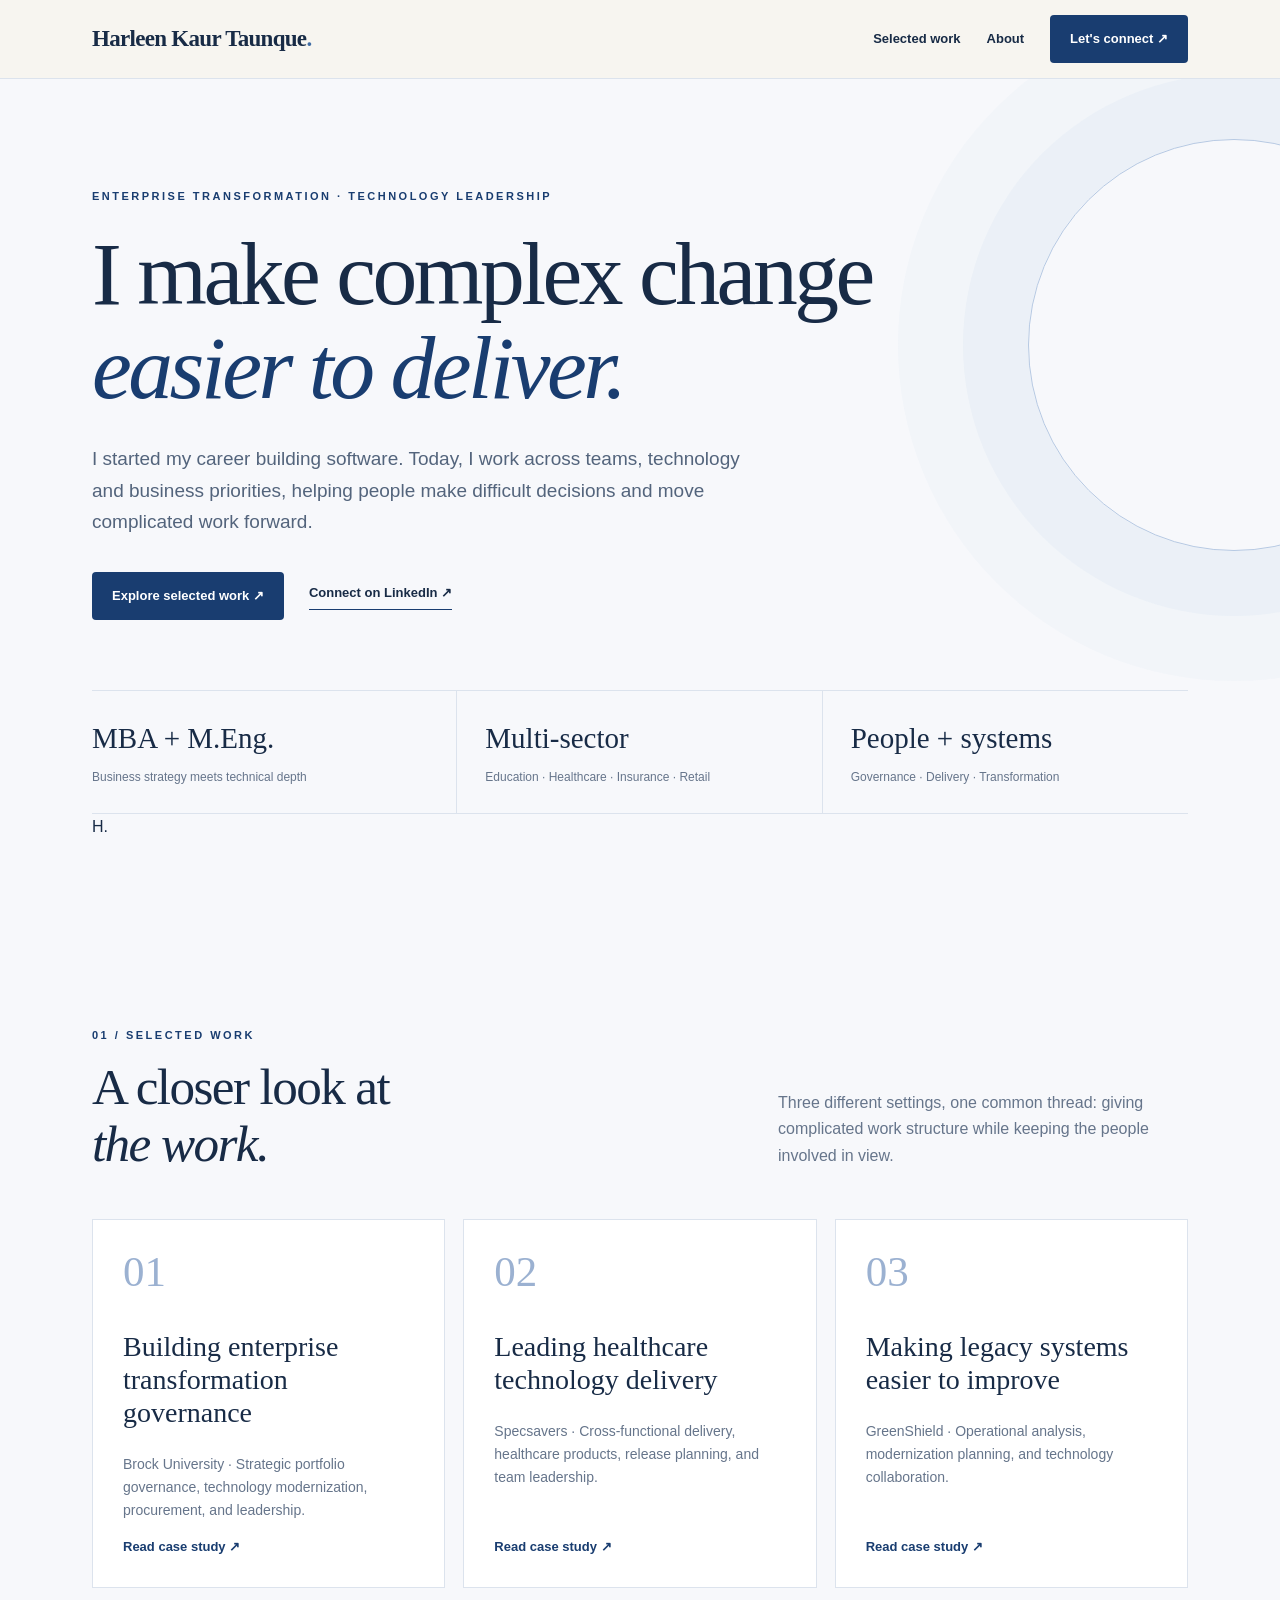
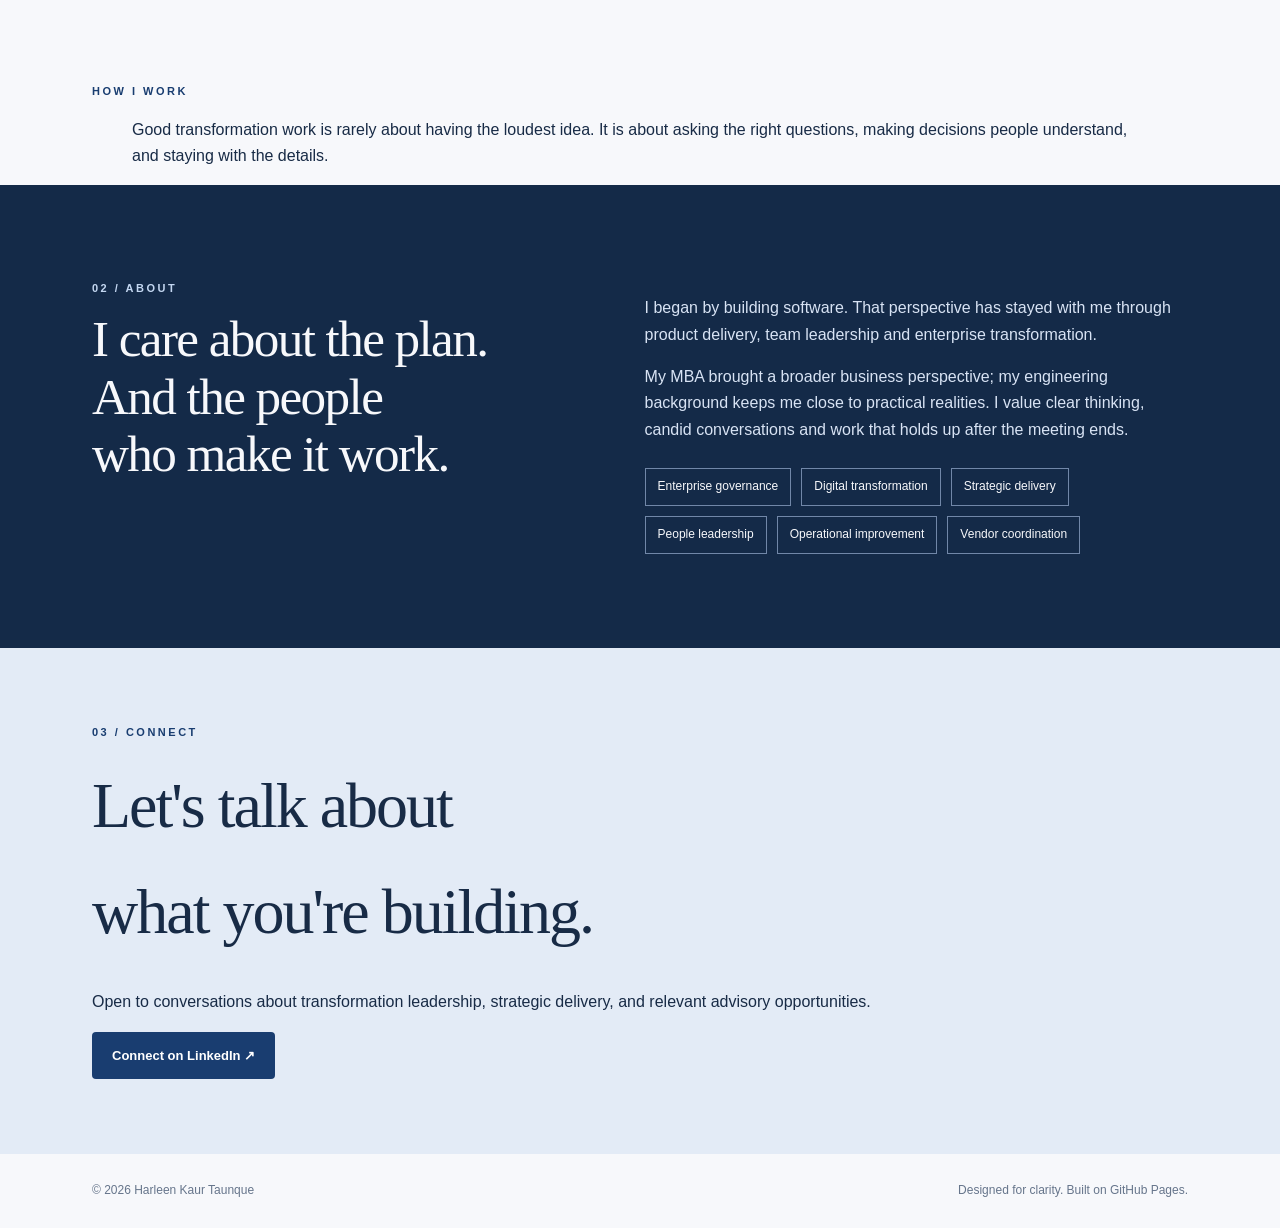
==== commit 8ba167f2: "Refresh homepage with personal editorial voice and graphic hero" ====
--- a/index.html
+++ b/index.html
@@ -1 +1 @@
-<!doctype html><html lang="en"><head><meta charset="utf-8"><meta name="viewport" content="width=device-width,initial-scale=1"><meta name="description" content="Harleen Kaur Taunque — enterprise transformation, technology strategy, and people leadership."><title>Harleen Kaur Taunque | Transformation & Technology Leadership</title><link rel="stylesheet" href="style.css"></head><body><header><div class="wrap nav"><a class="brand" href="./">Harleen Kaur Taunque<span style="color:#416da5">.</span></a><nav class="navlinks" aria-label="Main navigation"><a href="#work">Selected work</a><a href="#about">About</a><a href="#contact" class="navbtn">Let's connect ↗</a></nav></div></header><main><section class="hero"><div class="wrap"><div class="eyebrow">Enterprise transformation · Technology leadership</div><h1>Strategy is only as good as its <em>execution.</em></h1><p class="intro">I connect business priorities, technology, and people to bring clarity to complex transformation initiatives </p><div class="actions"><a class="btn" href="#work">Explore selected work ↗</a><a class="link" href="https://www.linkedin.com/in/harleen-kaur-taunque-71b6b016b/" target="_blank" rel="noopener noreferrer">Connect on LinkedIn ↗</a></div><div class="stats"><div class="stat"><strong>MBA + M.Eng.</strong><span>Business strategy meets technical depth</span></div><div class="stat"><strong>Multi-sector</strong><span>Education · Healthcare · Insurance · Retail</span></div><div class="stat"><strong>People + systems</strong><span>Governance · Delivery · Transformation</span></div></div></div></section><section class="section" id="work"><div class="wrap"><div class="section-head"><div><div class="eyebrow">01 / Selected work</div><h2>Complex problems.<br>Structured progress.</h2></div><p>Three examples of how I approach enterprise challenges, coordinate teams, and support better technology decisions.</p></div><div class="cards"><article class="card"><span class="num">01</span><h3>Building enterprise transformation governance</h3><p>Brock University · Strategic portfolio governance, technology modernization, procurement, and leadership.</p><a href="case-studies/brock.html">Read case study ↗</a></article><article class="card"><span class="num">02</span><h3>Leading healthcare technology delivery</h3><p>Specsavers · Cross-functional delivery, healthcare products, release planning, and team leadership.</p><a href="case-studies/specsavers.html">Read case study ↗</a></article><article class="card"><span class="num">03</span><h3>Making legacy systems easier to improve</h3><p>GreenShield · Operational analysis, modernization planning, and technology collaboration.</p><a href="case-studies/greenshield.html">Read case study ↗</a></article></div></div></section><section class="section dark" id="about"><div class="wrap aboutgrid"><div><div class="eyebrow">02 / About</div><h2>Business perspective.<br>Technical fluency.<br>Human leadership.</h2></div><div><p>I am a business and technology transformation professional with experience across higher education, healthcare, insurance, retail, and telecommunications.</p><p>My background spans software development, product and Agile delivery, enterprise governance, stakeholder alignment, strategic procurement, and people leadership. I bring an MBA and a Master of Engineering to the work .I balance commercial context with an understanding of how technology gets delivered.</p><div class="chips"><span class="chip">Enterprise governance</span><span class="chip">Digital transformation</span><span class="chip">Strategic delivery</span><span class="chip">People leadership</span><span class="chip">Operational improvement</span><span class="chip">Vendor coordination</span></div></div></div></section><section class="contact" id="contact"><div class="wrap"><div class="eyebrow">03 / Connect</div><h2>Let's talk about<br>what's next.</h2><p>Open to conversations about transformation leadership, strategic delivery, and relevant advisory opportunities.</p><a class="btn" href="https://www.linkedin.com/in/harleen-kaur-taunque-71b6b016b/" target="_blank" rel="noopener noreferrer">Connect on LinkedIn ↗</a></div></section></main><footer><div class="wrap foot"><span>© 2026 Harleen Kaur Taunque</span><span>Designed for clarity. Built on GitHub Pages.</span></div></footer></body></html>
+<!doctype html><html lang="en"><head><meta charset="utf-8"><meta name="viewport" content="width=device-width,initial-scale=1"><meta name="description" content="Harleen Kaur Taunque — enterprise transformation, technology strategy, and people leadership."><title>Harleen Kaur Taunque | Transformation & Technology Leadership</title><link rel="stylesheet" href="style.css"></head><body><header><div class="wrap nav"><a class="brand" href="./">Harleen Kaur Taunque<span style="color:#416da5">.</span></a><nav class="navlinks" aria-label="Main navigation"><a href="#work">Selected work</a><a href="#about">About</a><a href="#contact" class="navbtn">Let's connect ↗</a></nav></div></header><main><section class="hero"><div class="wrap hero-layout"><div class="hero-copy"><div class="eyebrow">Enterprise transformation · Technology leadership</div><h1>I make complex change <em>easier to deliver.</em></h1><p class="intro">I started my career building software. Today, I work across teams, technology and business priorities, helping people make difficult decisions and move complicated work forward.</p><div class="actions"><a class="btn" href="#work">Explore selected work ↗</a><a class="link" href="https://www.linkedin.com/in/harleen-kaur-taunque-71b6b016b/" target="_blank" rel="noopener noreferrer">Connect on LinkedIn ↗</a></div><div class="stats"><div class="stat"><strong>MBA + M.Eng.</strong><span>Business strategy meets technical depth</span></div><div class="stat"><strong>Multi-sector</strong><span>Education · Healthcare · Insurance · Retail</span></div><div class="stat"><strong>People + systems</strong><span>Governance · Delivery · Transformation</span></div></div></div><div class="hero-art" aria-label="Abstract architectural illustration"><div class="art-circle"></div><div class="art-slab s1"></div><div class="art-slab s2"></div><div class="art-slab s3"></div><div class="art-letter">H.</div></div></div></section><section class="section" id="work"><div class="wrap"><div class="section-head"><div><div class="eyebrow">01 / Selected work</div><h2>A closer look at<br><em>the work.</em></h2></div><p>Three different settings, one common thread: giving complicated work structure while keeping the people involved in view.</p></div><div class="cards"><article class="card"><div class="case-visual"><span class="num">01</span><div class="case-lines"><i></i><i></i><i></i></div></div><h3>Building enterprise transformation governance</h3><p>Brock University · Strategic portfolio governance, technology modernization, procurement, and leadership.</p><a href="case-studies/brock.html">Read case study ↗</a></article><article class="card"><div class="case-visual"><span class="num">02</span><div class="case-lines"><i></i><i></i><i></i></div></div><h3>Leading healthcare technology delivery</h3><p>Specsavers · Cross-functional delivery, healthcare products, release planning, and team leadership.</p><a href="case-studies/specsavers.html">Read case study ↗</a></article><article class="card"><div class="case-visual"><span class="num">03</span><div class="case-lines"><i></i><i></i><i></i></div></div><h3>Making legacy systems easier to improve</h3><p>GreenShield · Operational analysis, modernization planning, and technology collaboration.</p><a href="case-studies/greenshield.html">Read case study ↗</a></article></div></div></section><section class="editorial-quote"><div class="wrap"><div class="eyebrow">HOW I WORK</div><blockquote>Good transformation work is rarely about having the loudest idea. It is about asking the right questions, making decisions people understand, and staying with the details.</blockquote></div></section><section class="section dark" id="about"><div class="wrap aboutgrid"><div><div class="eyebrow">02 / About</div><h2>I care about the plan.<br>And the people<br>who make it work.</h2></div><div><p>I began by building software. That perspective has stayed with me through product delivery, team leadership and enterprise transformation.</p><p>My MBA brought a broader business perspective; my engineering background keeps me close to practical realities. I value clear thinking, candid conversations and work that holds up after the meeting ends.</p><div class="chips"><span class="chip">Enterprise governance</span><span class="chip">Digital transformation</span><span class="chip">Strategic delivery</span><span class="chip">People leadership</span><span class="chip">Operational improvement</span><span class="chip">Vendor coordination</span></div></div></div></section><section class="contact" id="contact"><div class="wrap"><div class="eyebrow">03 / Connect</div><h2>Let's talk about<br>what you're building.</h2><p>Open to conversations about transformation leadership, strategic delivery, and relevant advisory opportunities.</p><a class="btn" href="https://www.linkedin.com/in/harleen-kaur-taunque-71b6b016b/" target="_blank" rel="noopener noreferrer">Connect on LinkedIn ↗</a></div></section></main><footer><div class="wrap foot"><span>© 2026 Harleen Kaur Taunque</span><span>Designed for clarity. Built on GitHub Pages.</span></div></footer></body></html>
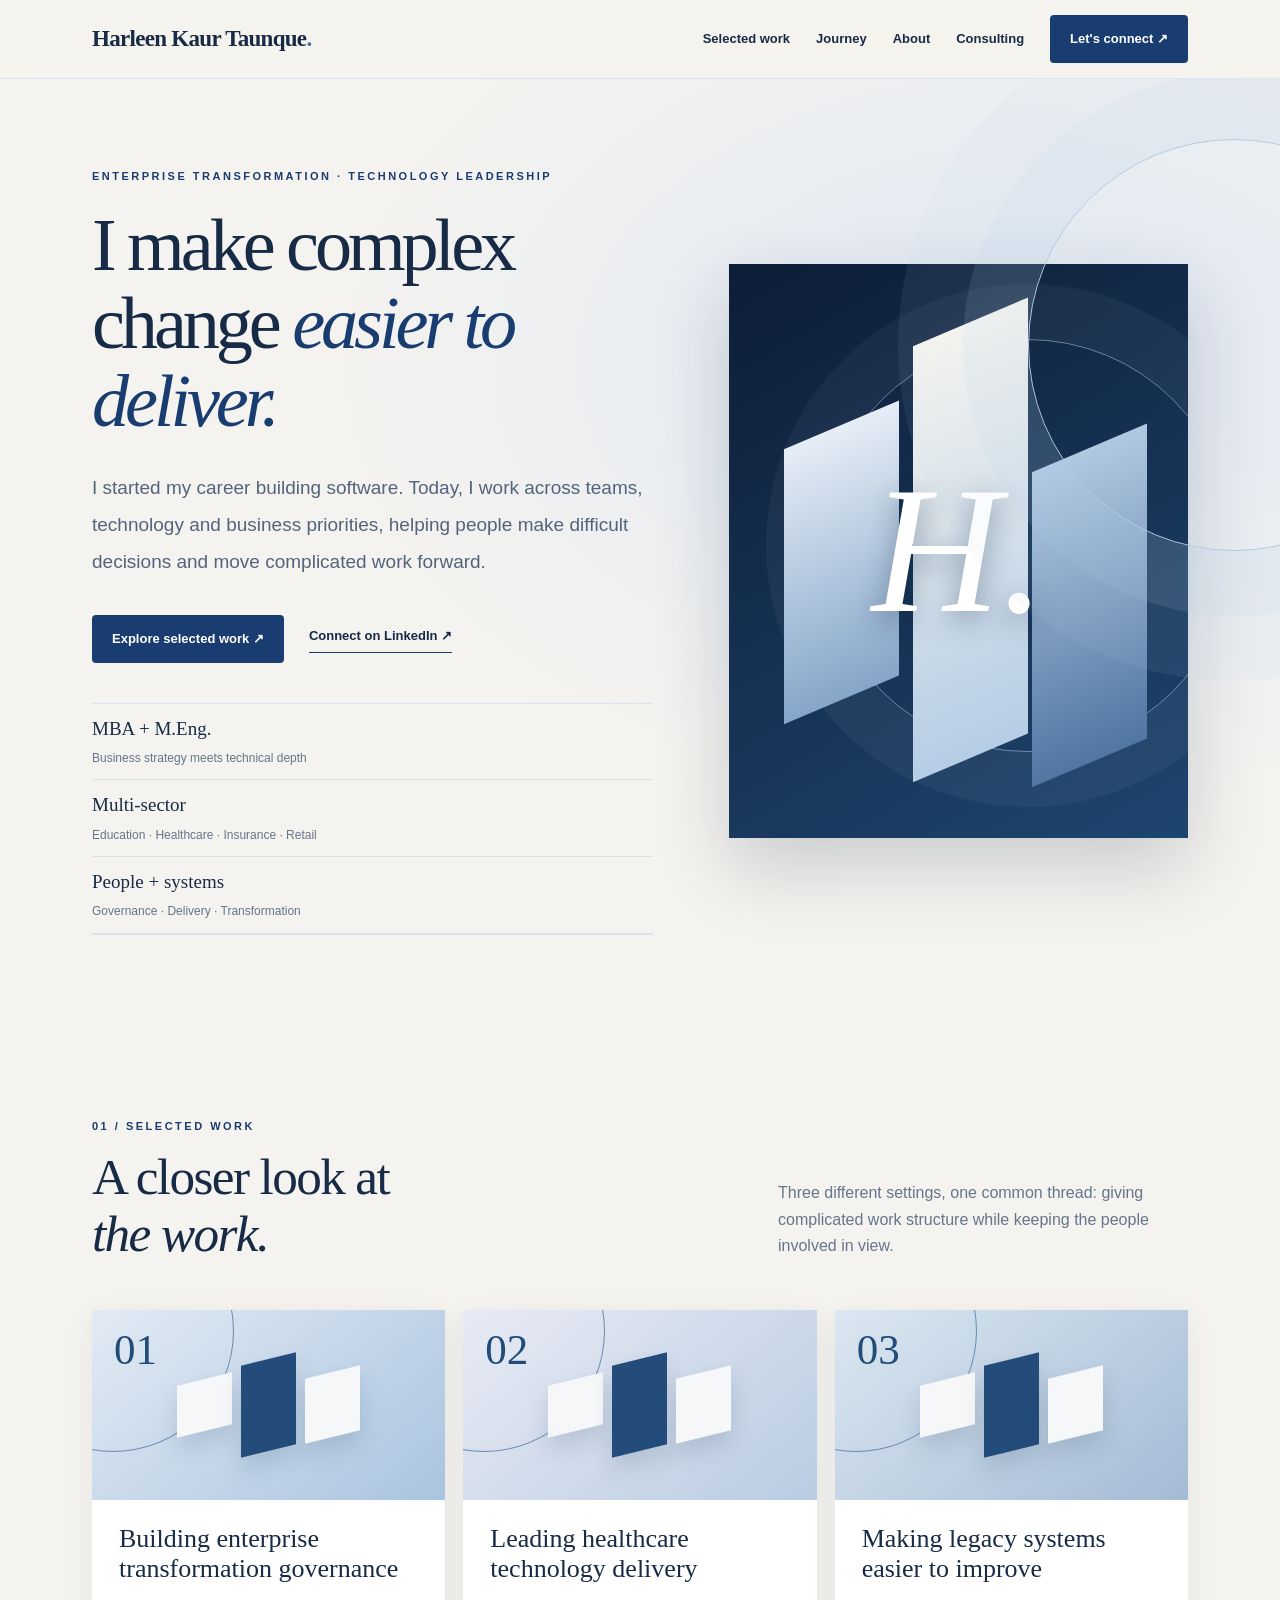
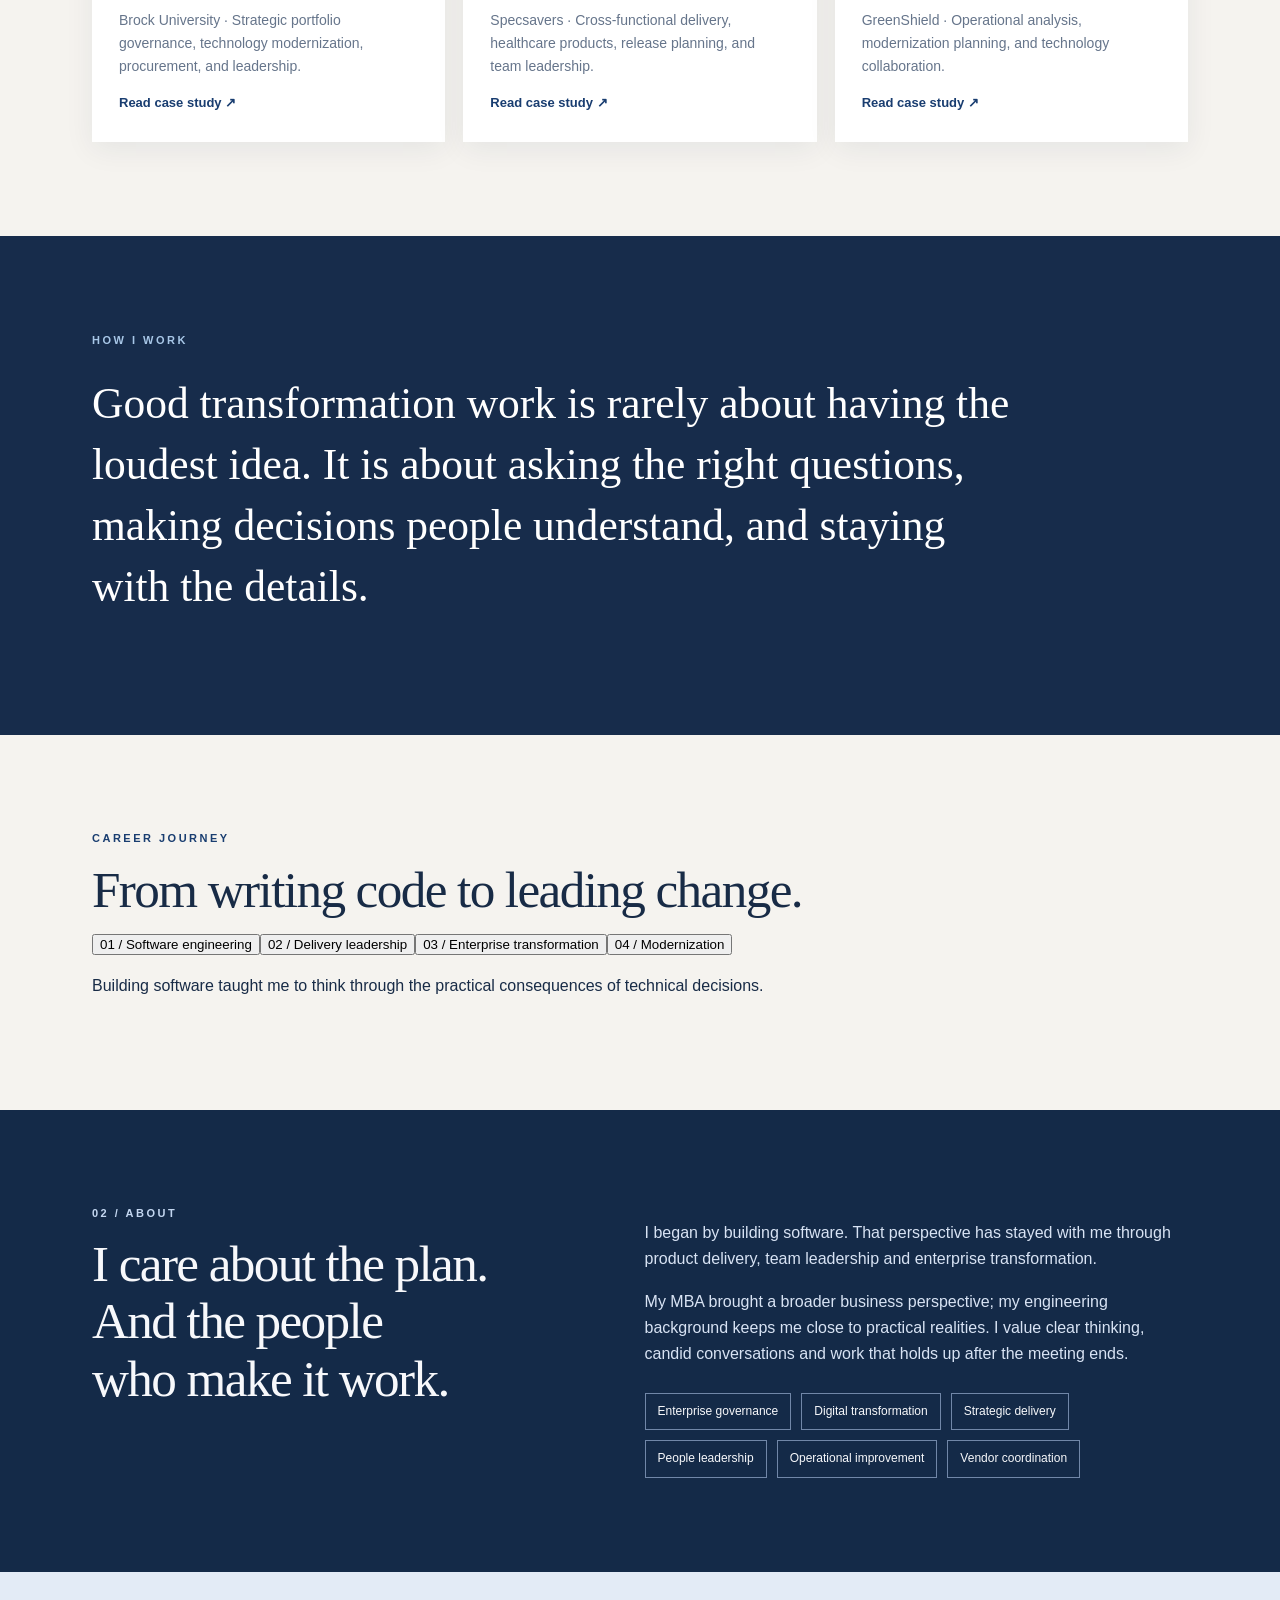
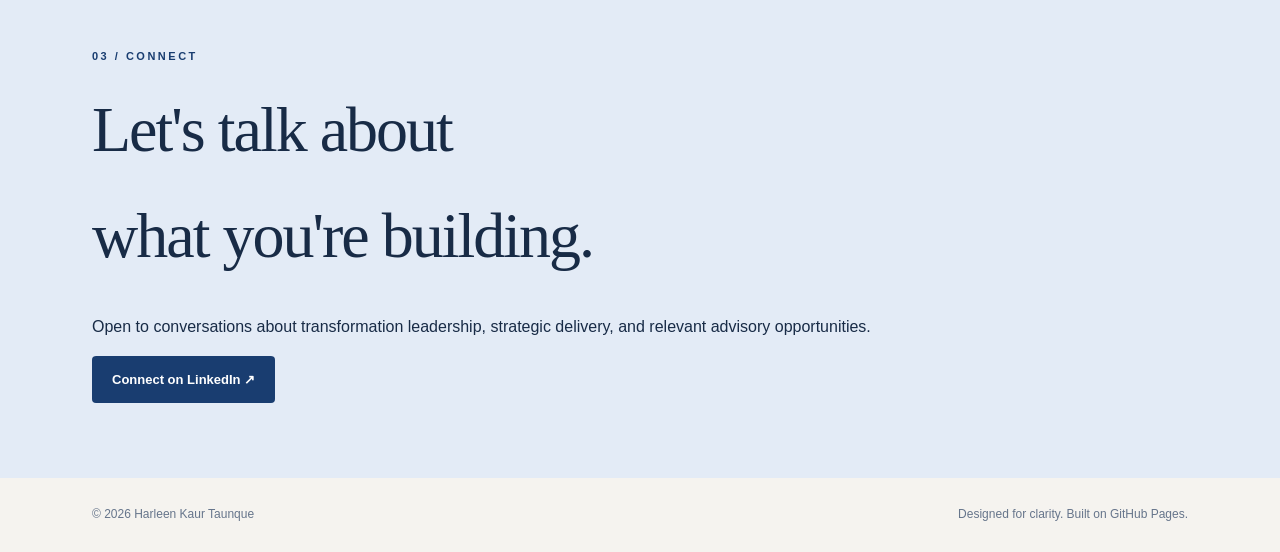
==== commit 4b0aaa70: "Add career timeline and consulting navigation" ====
--- a/index.html
+++ b/index.html
@@ -1 +1 @@
-<!doctype html><html lang="en"><head><meta charset="utf-8"><meta name="viewport" content="width=device-width,initial-scale=1"><meta name="description" content="Harleen Kaur Taunque — enterprise transformation, technology strategy, and people leadership."><title>Harleen Kaur Taunque | Transformation & Technology Leadership</title><link rel="stylesheet" href="style.css"></head><body><header><div class="wrap nav"><a class="brand" href="./">Harleen Kaur Taunque<span style="color:#416da5">.</span></a><nav class="navlinks" aria-label="Main navigation"><a href="#work">Selected work</a><a href="#about">About</a><a href="#contact" class="navbtn">Let's connect ↗</a></nav></div></header><main><section class="hero"><div class="wrap hero-layout"><div class="hero-copy"><div class="eyebrow">Enterprise transformation · Technology leadership</div><h1>I make complex change <em>easier to deliver.</em></h1><p class="intro">I started my career building software. Today, I work across teams, technology and business priorities, helping people make difficult decisions and move complicated work forward.</p><div class="actions"><a class="btn" href="#work">Explore selected work ↗</a><a class="link" href="https://www.linkedin.com/in/harleen-kaur-taunque-71b6b016b/" target="_blank" rel="noopener noreferrer">Connect on LinkedIn ↗</a></div><div class="stats"><div class="stat"><strong>MBA + M.Eng.</strong><span>Business strategy meets technical depth</span></div><div class="stat"><strong>Multi-sector</strong><span>Education · Healthcare · Insurance · Retail</span></div><div class="stat"><strong>People + systems</strong><span>Governance · Delivery · Transformation</span></div></div></div><div class="hero-art" aria-label="Abstract architectural illustration"><div class="art-circle"></div><div class="art-slab s1"></div><div class="art-slab s2"></div><div class="art-slab s3"></div><div class="art-letter">H.</div></div></div></section><section class="section" id="work"><div class="wrap"><div class="section-head"><div><div class="eyebrow">01 / Selected work</div><h2>A closer look at<br><em>the work.</em></h2></div><p>Three different settings, one common thread: giving complicated work structure while keeping the people involved in view.</p></div><div class="cards"><article class="card"><div class="case-visual"><span class="num">01</span><div class="case-lines"><i></i><i></i><i></i></div></div><h3>Building enterprise transformation governance</h3><p>Brock University · Strategic portfolio governance, technology modernization, procurement, and leadership.</p><a href="case-studies/brock.html">Read case study ↗</a></article><article class="card"><div class="case-visual"><span class="num">02</span><div class="case-lines"><i></i><i></i><i></i></div></div><h3>Leading healthcare technology delivery</h3><p>Specsavers · Cross-functional delivery, healthcare products, release planning, and team leadership.</p><a href="case-studies/specsavers.html">Read case study ↗</a></article><article class="card"><div class="case-visual"><span class="num">03</span><div class="case-lines"><i></i><i></i><i></i></div></div><h3>Making legacy systems easier to improve</h3><p>GreenShield · Operational analysis, modernization planning, and technology collaboration.</p><a href="case-studies/greenshield.html">Read case study ↗</a></article></div></div></section><section class="editorial-quote"><div class="wrap"><div class="eyebrow">HOW I WORK</div><blockquote>Good transformation work is rarely about having the loudest idea. It is about asking the right questions, making decisions people understand, and staying with the details.</blockquote></div></section><section class="section dark" id="about"><div class="wrap aboutgrid"><div><div class="eyebrow">02 / About</div><h2>I care about the plan.<br>And the people<br>who make it work.</h2></div><div><p>I began by building software. That perspective has stayed with me through product delivery, team leadership and enterprise transformation.</p><p>My MBA brought a broader business perspective; my engineering background keeps me close to practical realities. I value clear thinking, candid conversations and work that holds up after the meeting ends.</p><div class="chips"><span class="chip">Enterprise governance</span><span class="chip">Digital transformation</span><span class="chip">Strategic delivery</span><span class="chip">People leadership</span><span class="chip">Operational improvement</span><span class="chip">Vendor coordination</span></div></div></div></section><section class="contact" id="contact"><div class="wrap"><div class="eyebrow">03 / Connect</div><h2>Let's talk about<br>what you're building.</h2><p>Open to conversations about transformation leadership, strategic delivery, and relevant advisory opportunities.</p><a class="btn" href="https://www.linkedin.com/in/harleen-kaur-taunque-71b6b016b/" target="_blank" rel="noopener noreferrer">Connect on LinkedIn ↗</a></div></section></main><footer><div class="wrap foot"><span>© 2026 Harleen Kaur Taunque</span><span>Designed for clarity. Built on GitHub Pages.</span></div></footer></body></html>
+<!doctype html><html lang="en"><head><meta charset="utf-8"><meta name="viewport" content="width=device-width,initial-scale=1"><meta name="description" content="Harleen Kaur Taunque — enterprise transformation, technology strategy, and people leadership."><title>Harleen Kaur Taunque | Transformation & Technology Leadership</title><link rel="stylesheet" href="style.css"><script src="script.js" defer></script></head><body><header><div class="wrap nav"><a class="brand" href="./">Harleen Kaur Taunque<span style="color:#416da5">.</span></a><nav class="navlinks" aria-label="Main navigation"><a href="#work">Selected work</a><a href="#journey">Journey</a><a href="#about">About</a><a href="consulting.html">Consulting</a><a href="#contact" class="navbtn">Let's connect ↗</a></nav></div></header><main><section class="hero"><div class="wrap hero-layout"><div class="hero-copy"><div class="eyebrow">Enterprise transformation · Technology leadership</div><h1>I make complex change <em>easier to deliver.</em></h1><p class="intro">I started my career building software. Today, I work across teams, technology and business priorities, helping people make difficult decisions and move complicated work forward.</p><div class="actions"><a class="btn" href="#work">Explore selected work ↗</a><a class="link" href="https://www.linkedin.com/in/harleen-kaur-taunque-71b6b016b/" target="_blank" rel="noopener noreferrer">Connect on LinkedIn ↗</a></div><div class="stats"><div class="stat"><strong>MBA + M.Eng.</strong><span>Business strategy meets technical depth</span></div><div class="stat"><strong>Multi-sector</strong><span>Education · Healthcare · Insurance · Retail</span></div><div class="stat"><strong>People + systems</strong><span>Governance · Delivery · Transformation</span></div></div></div><div class="hero-art" aria-label="Abstract architectural illustration"><div class="art-circle"></div><div class="art-slab s1"></div><div class="art-slab s2"></div><div class="art-slab s3"></div><div class="art-letter">H.</div></div></div></section><section class="section" id="work"><div class="wrap"><div class="section-head"><div><div class="eyebrow">01 / Selected work</div><h2>A closer look at<br><em>the work.</em></h2></div><p>Three different settings, one common thread: giving complicated work structure while keeping the people involved in view.</p></div><div class="cards"><article class="card"><div class="case-visual"><span class="num">01</span><div class="case-lines"><i></i><i></i><i></i></div></div><h3>Building enterprise transformation governance</h3><p>Brock University · Strategic portfolio governance, technology modernization, procurement, and leadership.</p><a href="case-studies/brock.html">Read case study ↗</a></article><article class="card"><div class="case-visual"><span class="num">02</span><div class="case-lines"><i></i><i></i><i></i></div></div><h3>Leading healthcare technology delivery</h3><p>Specsavers · Cross-functional delivery, healthcare products, release planning, and team leadership.</p><a href="case-studies/specsavers.html">Read case study ↗</a></article><article class="card"><div class="case-visual"><span class="num">03</span><div class="case-lines"><i></i><i></i><i></i></div></div><h3>Making legacy systems easier to improve</h3><p>GreenShield · Operational analysis, modernization planning, and technology collaboration.</p><a href="case-studies/greenshield.html">Read case study ↗</a></article></div></div></section><section class="editorial-quote"><div class="wrap"><div class="eyebrow">HOW I WORK</div><blockquote>Good transformation work is rarely about having the loudest idea. It is about asking the right questions, making decisions people understand, and staying with the details.</blockquote></div></section><section class="section career" id="journey"><div class="wrap"><div class="eyebrow">CAREER JOURNEY</div><h2>From writing code to leading change.</h2><div class="journey-grid"><button class="career-stage active" data-step="0" aria-pressed="true">01 / Software engineering</button><button class="career-stage" data-step="1" aria-pressed="false">02 / Delivery leadership</button><button class="career-stage" data-step="2" aria-pressed="false">03 / Enterprise transformation</button><button class="career-stage" data-step="3" aria-pressed="false">04 / Modernization</button></div><p id="career-detail" aria-live="polite">Building software taught me to think through the practical consequences of technical decisions.</p></div></section><section class="section dark" id="about"><div class="wrap aboutgrid"><div><div class="eyebrow">02 / About</div><h2>I care about the plan.<br>And the people<br>who make it work.</h2></div><div><p>I began by building software. That perspective has stayed with me through product delivery, team leadership and enterprise transformation.</p><p>My MBA brought a broader business perspective; my engineering background keeps me close to practical realities. I value clear thinking, candid conversations and work that holds up after the meeting ends.</p><div class="chips"><span class="chip">Enterprise governance</span><span class="chip">Digital transformation</span><span class="chip">Strategic delivery</span><span class="chip">People leadership</span><span class="chip">Operational improvement</span><span class="chip">Vendor coordination</span></div></div></div></section><section class="contact" id="contact"><div class="wrap"><div class="eyebrow">03 / Connect</div><h2>Let's talk about<br>what you're building.</h2><p>Open to conversations about transformation leadership, strategic delivery, and relevant advisory opportunities.</p><a class="btn" href="https://www.linkedin.com/in/harleen-kaur-taunque-71b6b016b/" target="_blank" rel="noopener noreferrer">Connect on LinkedIn ↗</a></div></section></main><footer><div class="wrap foot"><span>© 2026 Harleen Kaur Taunque</span><span>Designed for clarity. Built on GitHub Pages.</span></div></footer></body></html>
--- a/style.css
+++ b/style.css
@@ -1 +1,3 @@
 :root{--ink:#182b46;--muted:#66758b;--cream:#f7f8fb;--line:#dce3ed;--navy:#193d70;--pale-blue:#e3ebf6;--white:#fff}*{box-sizing:border-box}html{scroll-behavior:smooth}body{margin:0;background:var(--cream);color:var(--ink);font-family:Inter,'Segoe UI',Arial,sans-serif;line-height:1.65}a{color:inherit}header{position:sticky;top:0;z-index:5;background:rgba(247,245,240,.96);border-bottom:1px solid var(--line);backdrop-filter:blur(14px)}.wrap{max-width:1160px;margin:auto;padding:0 32px}.nav{min-height:78px;display:flex;align-items:center;justify-content:space-between;gap:20px}.brand{font-family:Georgia,serif;font-size:23px;font-weight:700;letter-spacing:-.7px;text-decoration:none}.navlinks{display:flex;gap:26px;align-items:center}.navlinks a{text-decoration:none;font-size:13px;font-weight:650}.navlinks a:hover,.link:hover{color:var(--navy)}.navbtn,.btn{display:inline-block;background:var(--navy);color:white!important;text-decoration:none;padding:13px 20px;border-radius:4px;font-size:13px;font-weight:700;transition:transform .2s,background .2s}.btn:hover,.navbtn:hover{transform:translateY(-2px);background:#102d55}.hero{padding:108px 0 92px;position:relative;overflow:hidden}.hero:after{content:'';position:absolute;width:410px;height:410px;border:1px solid #b6c9e3;border-radius:50%;right:-160px;top:60px;box-shadow:0 0 0 65px rgba(182,201,227,.12),0 0 0 130px rgba(182,201,227,.08);pointer-events:none}.eyebrow{text-transform:uppercase;letter-spacing:2.5px;color:var(--navy);font-size:11px;font-weight:800}.hero h1{font-family:Georgia,serif;font-weight:400;letter-spacing:-3.5px;font-size:clamp(52px,7vw,100px);line-height:1.05;max-width:920px;margin:22px 0 28px}.hero h1 em{color:var(--navy);font-weight:400}.intro{font-size:19px;max-width:660px;color:#53647c}.actions{display:flex;align-items:center;gap:25px;flex-wrap:wrap;margin-top:35px}.link{text-decoration:none;border-bottom:1px solid var(--navy);padding-bottom:5px;font-size:13px;font-weight:750}.stats{display:grid;grid-template-columns:repeat(3,1fr);border-top:1px solid var(--line);border-bottom:1px solid var(--line);margin-top:70px}.stat{padding:24px 22px 24px 0;border-right:1px solid var(--line)}.stat:last-child{border:0;padding-left:28px}.stat:nth-child(2){padding-left:28px}.stat strong{display:block;font-family:Georgia,serif;font-size:29px;font-weight:400}.stat span{color:var(--muted);font-size:12px}.section{padding:94px 0}.section-head{display:flex;align-items:end;justify-content:space-between;gap:20px;margin-bottom:34px}.section h2,.page h1{font-family:Georgia,serif;font-weight:400;letter-spacing:-1.6px;font-size:clamp(36px,4vw,58px);line-height:1.12;margin:13px 0}.section-head p{max-width:410px;color:var(--muted)}.cards{display:grid;grid-template-columns:repeat(3,1fr);gap:18px}.card{background:white;border:1px solid var(--line);padding:30px;min-height:345px;display:flex;flex-direction:column;transition:transform .2s,box-shadow .2s}.card:hover{transform:translateY(-5px);box-shadow:0 18px 35px #182b4614}.num{font-family:Georgia,serif;color:#9bb1d1;font-size:43px;line-height:1}.card h3{font-family:Georgia,serif;font-weight:400;font-size:28px;line-height:1.18;margin:35px 0 10px}.card p{font-size:14px;color:var(--muted)}.card a{margin-top:auto;font-weight:750;font-size:13px;color:var(--navy);text-decoration:none}.dark{background:#142a48;color:#f7f8fb}.dark .eyebrow{color:#c4d7f1}.aboutgrid{display:grid;grid-template-columns:1fr 1.15fr;gap:80px}.aboutgrid p{color:#d8e3f4}.chips{display:flex;flex-wrap:wrap;gap:10px;margin-top:25px}.chip{border:1px solid #7187a8;padding:8px 12px;font-size:12px}.contact{background:var(--pale-blue);padding:75px 0}.contact h2{font-family:Georgia,serif;font-size:clamp(38px,5vw,68px);font-weight:400;letter-spacing:-2px;margin:12px 0 25px}footer{padding:27px 0;font-size:12px;color:var(--muted)}.foot{display:flex;justify-content:space-between;gap:12px;flex-wrap:wrap}.page{padding:90px 0}.page .lead{max-width:780px;font-size:19px;color:var(--muted)}.article{background:white;border:1px solid var(--line);padding:clamp(24px,5vw,64px);max-width:900px;margin:40px auto}.article h2{font-family:Georgia,serif;font-size:28px;font-weight:400;margin:36px 0 10px}.article p,.article li{color:#53647c}.article ul{padding-left:22px}.notice{border-left:3px solid var(--navy);padding:14px 20px;background:#edf2fa;font-size:13px;color:#475f80;margin:26px 0}.back{font-size:13px;color:var(--navy);text-decoration:none;font-weight:700}@media(max-width:800px){.nav{min-height:70px}.navlinks{gap:12px}.navlinks a{font-size:12px}.navbtn{display:none}.hero{padding:70px 0}.hero h1{letter-spacing:-2px}.cards,.aboutgrid{grid-template-columns:1fr}.aboutgrid{gap:20px}.section{padding:60px 0}.section-head{display:block}.stats{grid-template-columns:1fr}.stat,.stat:nth-child(2),.stat:last-child{padding:16px 0;border-right:0;border-bottom:1px solid var(--line)}.stat:last-child{border-bottom:0}}@media(max-width:480px){.wrap{padding:0 20px}.brand{font-size:18px}.navlinks{gap:10px}.navlinks a{font-size:11px}.hero h1{font-size:51px}.intro{font-size:16px}}
+
+/* Editorial navy redesign */body{font-family:Arial,sans-serif;background:#f5f3ef}header{background:#f5f3eff0}.hero{background:radial-gradient(ellipse at 80% 30%,#dfe8f4,transparent 50%),#f5f3ef;padding:88px 0}.hero-layout{display:grid;grid-template-columns:1.1fr .9fr;gap:7%;align-items:center}.hero h1{font-family:Georgia,serif;font-size:clamp(50px,5.8vw,83px);letter-spacing:-.055em}.intro{line-height:1.95}.hero .stats{grid-template-columns:1fr;gap:0;margin-top:40px}.hero .stat,.hero .stat:nth-child(2),.hero .stat:last-child{padding:9px 0;border-right:0;border-bottom:1px solid #d9e0e9}.hero .stat strong{font-size:19px}.hero-art{aspect-ratio:4/5;position:relative;overflow:hidden;background:linear-gradient(150deg,#0d1d36,#1e456f);box-shadow:0 30px 70px #14274430}.art-circle{position:absolute;width:90%;aspect-ratio:1;border:1px solid #d6e6fa77;border-radius:50%;left:20%;top:13%;box-shadow:0 0 0 55px #ffffff0b}.art-slab{position:absolute;transform:skewY(-23deg);width:25%;height:65%;background:linear-gradient(#e6edf6,#85a6c9)}.s1{left:12%;top:28%;height:48%}.s2{left:40%;top:10%;height:76%;background:linear-gradient(#f8f6f0,#b5cde5)}.s3{right:9%;top:32%;height:55%;background:linear-gradient(#b1c8e1,#5076a2)}.art-letter{position:absolute;inset:0;display:grid;place-items:center;font:italic clamp(110px,14vw,200px) Georgia,serif;color:white;text-shadow:0 8px 28px #12294466}.section h2,.contact h2,.card h3{font-family:Georgia,serif}.card{padding:0 0 28px;border:0;overflow:hidden;box-shadow:0 7px 28px #14274412}.case-visual{height:190px;background:linear-gradient(140deg,#e2eaf4,#a9c4df);position:relative;display:flex;align-items:center;justify-content:center;overflow:hidden}.card:nth-child(2) .case-visual{background:linear-gradient(140deg,#e8eaf4,#b9cce2)}.card:nth-child(3) .case-visual{background:linear-gradient(140deg,#dbe7f1,#a4bbd5)}.case-visual:before{content:'';position:absolute;border:1px solid #678bb3;border-radius:50%;width:240px;height:240px;left:-100px;top:-100px}.case-visual .num{position:absolute;top:18px;left:22px;color:#214b79}.case-lines{display:flex;align-items:center;gap:9px}.case-lines i{display:block;width:55px;height:52px;background:#f6f7f8;box-shadow:0 12px 22px #17314b24;transform:skewY(-14deg)}.case-lines i:nth-child(2){height:92px;background:#244c7b}.case-lines i:nth-child(3){height:65px}.card h3,.card p,.card a{margin-left:27px;margin-right:27px}.card h3{margin-top:24px;font-size:26px}.editorial-quote{background:#172c4b;color:#fff;padding:95px 0}.editorial-quote .eyebrow{color:#a8c7e7}.editorial-quote blockquote{font:400 clamp(27px,3.4vw,48px)/1.4 Georgia,serif;max-width:940px;margin:24px 0}.btn:hover{transform:translateY(-2px)}a:focus-visible,button:focus-visible{outline:3px solid #b47b37;outline-offset:3px}@media(max-width:850px){.hero-layout{grid-template-columns:1fr}.hero-art{max-width:430px;width:100%;margin:35px auto 0}}@media(max-width:480px){.editorial-quote{padding:60px 0}.hero h1{font-size:49px}}@media(prefers-reduced-motion:reduce){html{scroll-behavior:auto}*,*:before,*:after{transition:none!important;animation:none!important}}
